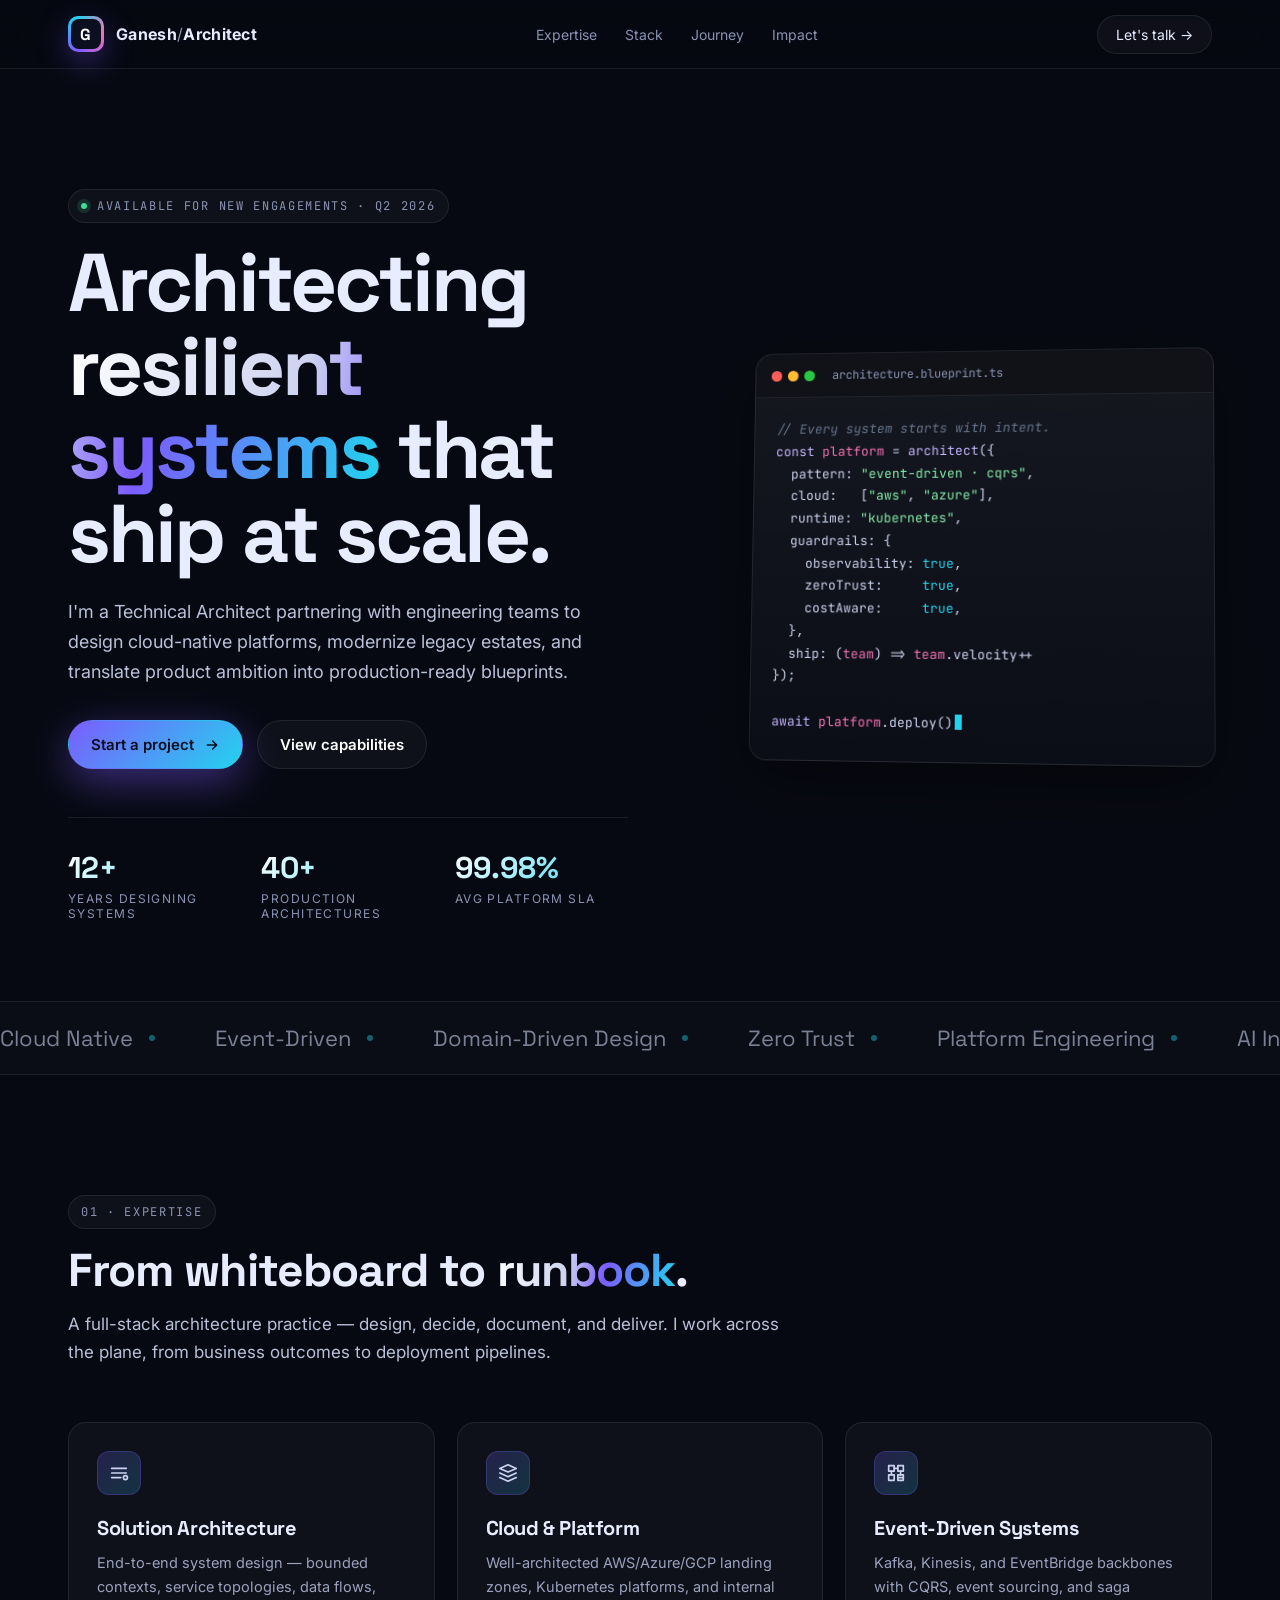
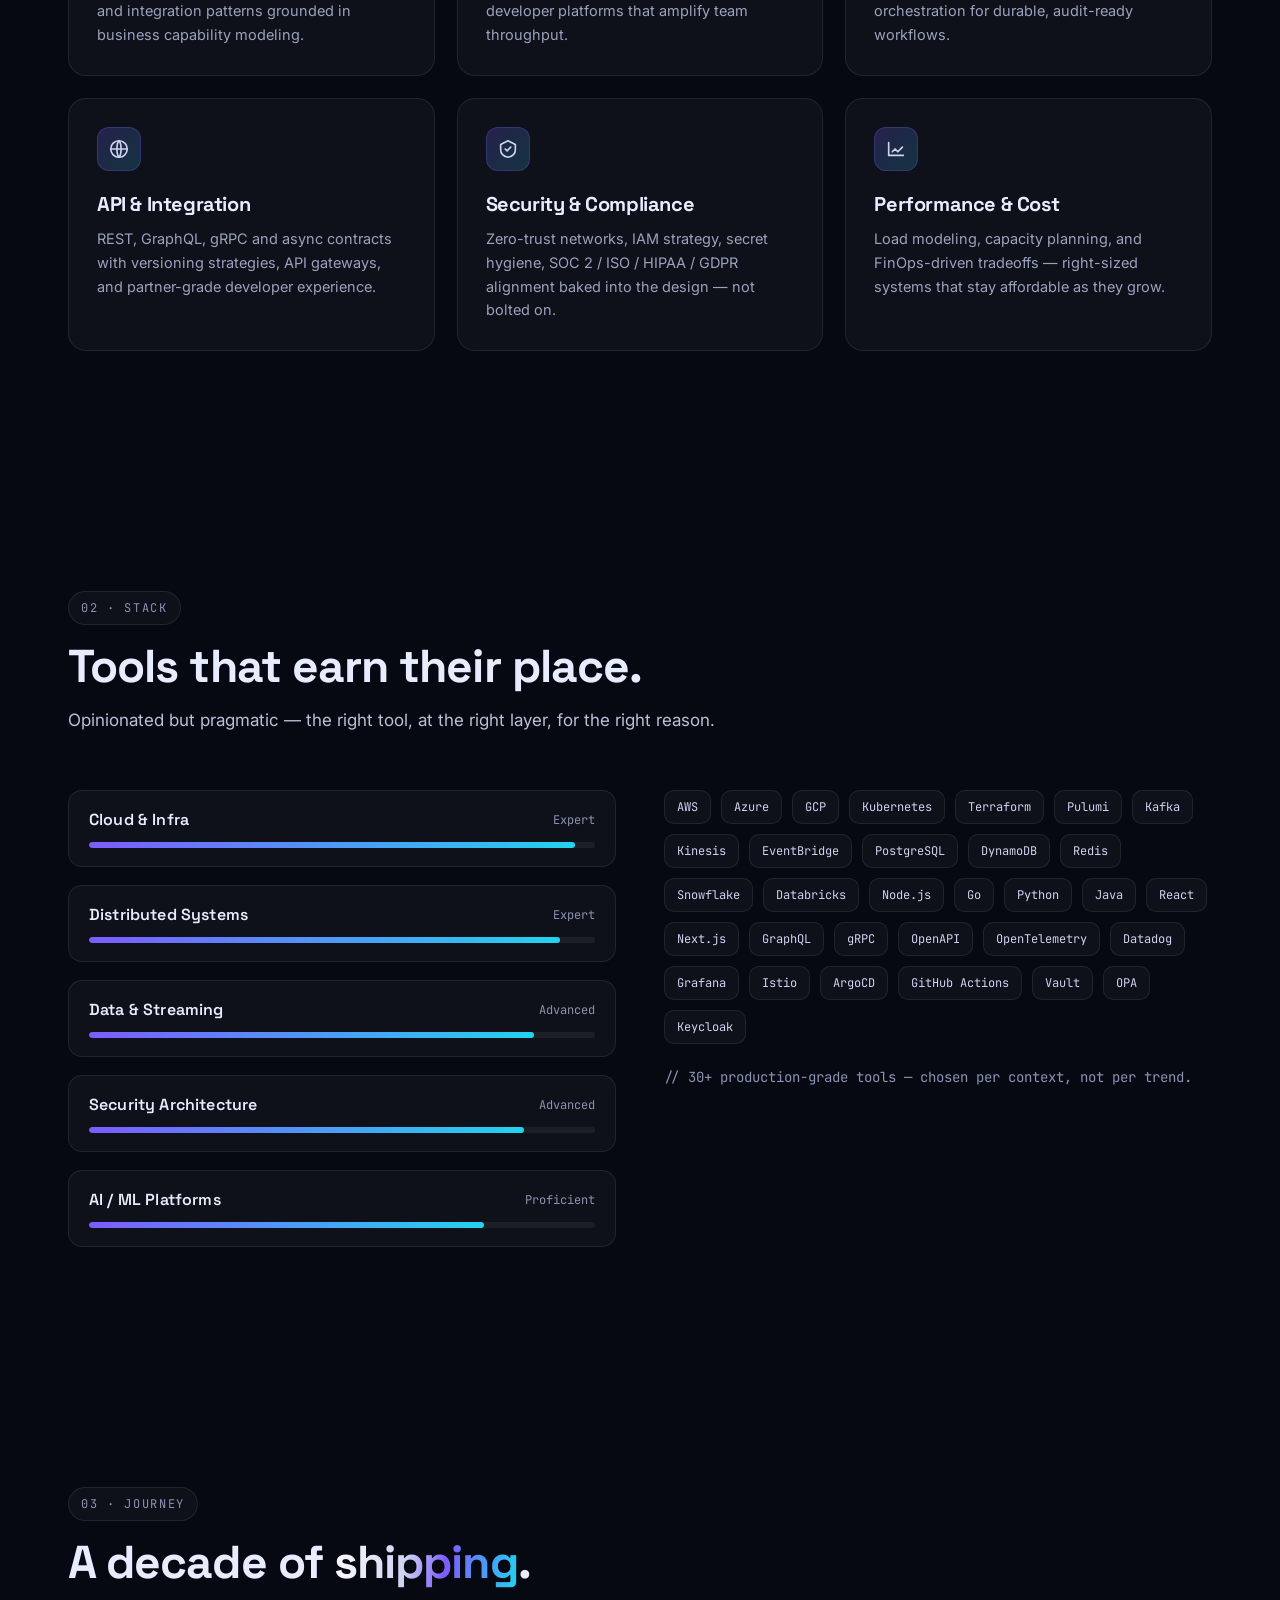
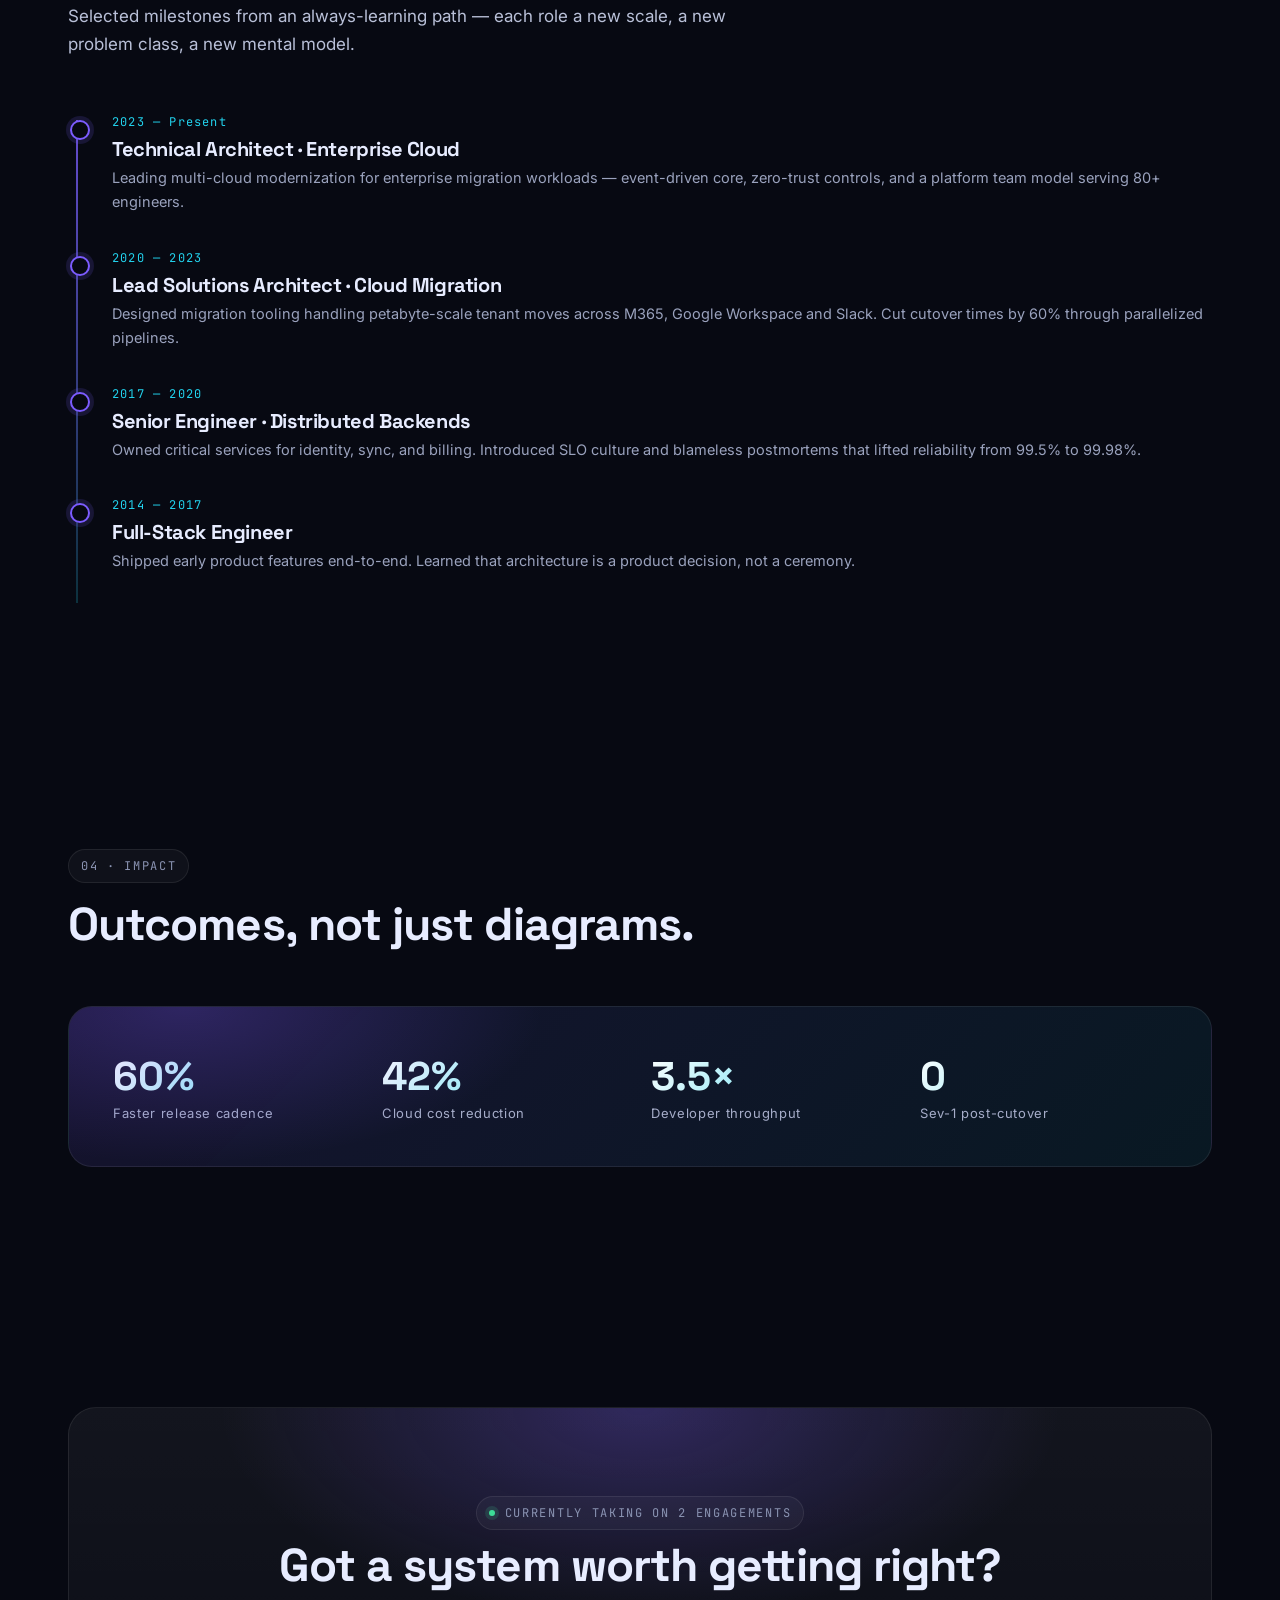
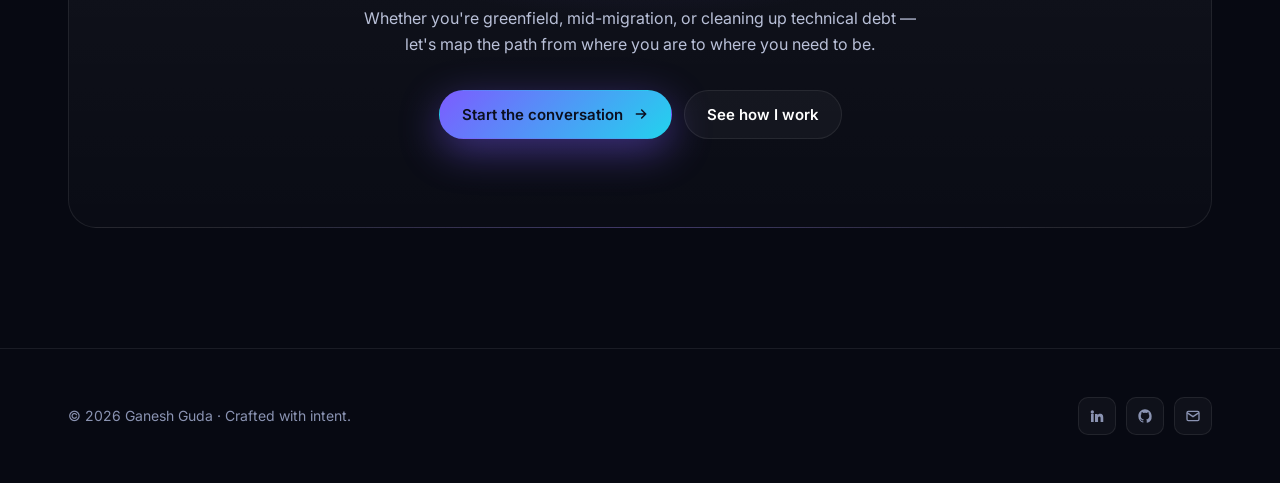
==== index.html @ e21498c7 "Create index.html" ====
<!doctype html>
<html lang="en">
<head>
<meta charset="utf-8" />
<meta name="viewport" content="width=device-width, initial-scale=1" />
<title>Ganesh Guda — Technical Architect</title>
<meta name="description" content="Technical Architect designing resilient, cloud-native platforms. Systems that scale, teams that ship." />
<link rel="preconnect" href="https://fonts.googleapis.com">
<link rel="preconnect" href="https://fonts.gstatic.com" crossorigin>
<link href="https://fonts.googleapis.com/css2?family=Inter:wght@300;400;500;600;700;800&family=JetBrains+Mono:wght@400;600&family=Space+Grotesk:wght@500;600;700&display=swap" rel="stylesheet">
<style>
  :root{
    --bg:#070912;
    --bg-2:#0b0f1f;
    --ink:#e7ecff;
    --muted:#8a93b2;
    --line:rgba(255,255,255,.08);
    --card:rgba(255,255,255,.035);
    --card-strong:rgba(255,255,255,.06);
    --accent:#7c5cff;
    --accent-2:#22d3ee;
    --accent-3:#f472b6;
    --good:#3ddc97;
    --radius:18px;
    --shadow:0 20px 60px rgba(0,0,0,.45);
  }
  *{box-sizing:border-box}
  html,body{margin:0;padding:0;background:var(--bg);color:var(--ink);font-family:'Inter',system-ui,Segoe UI,sans-serif;-webkit-font-smoothing:antialiased;overflow-x:hidden}
  a{color:inherit;text-decoration:none}
  img{max-width:100%;display:block}
  ::selection{background:rgba(124,92,255,.35);color:#fff}

  /* ---------- Background ---------- */
  .bg{position:fixed;inset:0;z-index:-2;background:
      radial-gradient(1100px 700px at 85% -10%, rgba(124,92,255,.25), transparent 60%),
      radial-gradient(900px 600px at -5% 30%, rgba(34,211,238,.18), transparent 60%),
      radial-gradient(900px 700px at 50% 120%, rgba(244,114,182,.15), transparent 60%),
      linear-gradient(180deg, #05060d 0%, #070912 60%, #05060d 100%);
  }
  .grid-overlay{position:fixed;inset:0;z-index:-1;pointer-events:none;opacity:.35;
    background-image:
      linear-gradient(rgba(255,255,255,.04) 1px,transparent 1px),
      linear-gradient(90deg, rgba(255,255,255,.04) 1px,transparent 1px);
    background-size:46px 46px;
    mask-image:radial-gradient(ellipse at 50% 20%, #000 40%, transparent 80%);
  }
  .blob{position:fixed;filter:blur(80px);opacity:.55;border-radius:50%;z-index:-1;animation:float 14s ease-in-out infinite}
  .blob.a{width:520px;height:520px;background:#7c5cff;top:-160px;right:-120px}
  .blob.b{width:420px;height:420px;background:#22d3ee;top:40%;left:-160px;animation-delay:-4s}
  .blob.c{width:360px;height:360px;background:#f472b6;bottom:-140px;right:10%;animation-delay:-8s}
  @keyframes float{
    0%,100%{transform:translate3d(0,0,0) scale(1)}
    50%{transform:translate3d(0,-30px,0) scale(1.06)}
  }

  /* ---------- Layout ---------- */
  .wrap{max-width:1200px;margin:0 auto;padding:0 28px}
  section{padding:120px 0;position:relative}
  .eyebrow{display:inline-flex;gap:10px;align-items:center;font-family:'JetBrains Mono',monospace;font-size:12px;color:var(--muted);letter-spacing:.14em;text-transform:uppercase;padding:8px 12px;border:1px solid var(--line);border-radius:999px;background:var(--card)}
  .eyebrow .dot{width:6px;height:6px;border-radius:50%;background:var(--good);box-shadow:0 0 0 4px rgba(61,220,151,.15)}
  h1,h2,h3{font-family:'Space Grotesk',Inter,sans-serif;letter-spacing:-.02em;margin:0}
  h2{font-size:clamp(28px,3.6vw,48px);line-height:1.1}
  h3{font-size:20px}
  p{color:#c6cce0;line-height:1.65;margin:0}

  /* ---------- Nav ---------- */
  .nav{position:sticky;top:0;z-index:50;backdrop-filter:blur(14px);-webkit-backdrop-filter:blur(14px);background:rgba(7,9,18,.55);border-bottom:1px solid var(--line)}
  .nav-inner{display:flex;align-items:center;justify-content:space-between;height:68px}
  .brand{display:flex;align-items:center;gap:12px;font-weight:700;letter-spacing:.02em}
  .brand-mark{width:36px;height:36px;border-radius:10px;background:conic-gradient(from 210deg,#7c5cff,#22d3ee,#f472b6,#7c5cff);position:relative;box-shadow:0 10px 30px rgba(124,92,255,.35)}
  .brand-mark::after{content:"";position:absolute;inset:3px;border-radius:8px;background:var(--bg-2);display:grid;place-items:center}
  .brand-mark::before{content:"G";position:absolute;inset:0;display:grid;place-items:center;z-index:1;color:#fff;font-family:'Space Grotesk';font-weight:700}
  .nav ul{display:flex;gap:28px;list-style:none;padding:0;margin:0}
  .nav ul a{color:var(--muted);font-size:14px;transition:color .2s}
  .nav ul a:hover{color:#fff}
  .nav .cta{padding:10px 18px;border-radius:999px;border:1px solid var(--line);background:var(--card);font-size:14px;transition:all .2s}
  .nav .cta:hover{background:#fff;color:#0b0f1f;border-color:#fff}
  @media(max-width:780px){.nav ul{display:none}}

  /* ---------- Hero ---------- */
  .hero{padding:120px 0 80px;min-height:92vh;display:flex;align-items:center;position:relative}
  .hero-grid{display:grid;grid-template-columns:1.2fr .9fr;gap:60px;align-items:center}
  @media(max-width:960px){.hero-grid{grid-template-columns:1fr}}
  .hero h1{font-size:clamp(40px,6.4vw,84px);line-height:1.02;margin:18px 0 22px;letter-spacing:-.035em}
  .grad{background:linear-gradient(100deg,#fff 0%,#cdd3f0 40%,#7c5cff 60%,#22d3ee 100%);-webkit-background-clip:text;background-clip:text;color:transparent}
  .hero p.lead{font-size:18px;color:#b9c0d8;max-width:560px}
  .hero-cta{display:flex;gap:14px;margin-top:34px;flex-wrap:wrap}
  .btn{display:inline-flex;align-items:center;gap:10px;padding:14px 22px;border-radius:999px;font-weight:600;font-size:15px;transition:transform .15s,box-shadow .2s,background .2s;border:1px solid transparent;cursor:pointer}
  .btn.primary{background:linear-gradient(135deg,#7c5cff,#22d3ee);color:#0b0f1f;box-shadow:0 12px 40px rgba(124,92,255,.45)}
  .btn.primary:hover{transform:translateY(-2px);box-shadow:0 20px 50px rgba(124,92,255,.55)}
  .btn.ghost{background:var(--card);border-color:var(--line);color:#fff}
  .btn.ghost:hover{background:var(--card-strong);border-color:rgba(255,255,255,.18)}
  .btn svg{width:16px;height:16px}

  .hero-stats{display:grid;grid-template-columns:repeat(3,1fr);gap:20px;margin-top:48px;padding-top:30px;border-top:1px solid var(--line);max-width:560px}
  .stat .n{font-family:'Space Grotesk';font-size:30px;font-weight:700;letter-spacing:-.02em;background:linear-gradient(135deg,#fff,#22d3ee);-webkit-background-clip:text;background-clip:text;color:transparent}
  .stat .l{font-size:12px;color:var(--muted);text-transform:uppercase;letter-spacing:.12em;margin-top:4px}

  /* ---------- Terminal / Code card ---------- */
  .code-card{border-radius:var(--radius);background:linear-gradient(180deg,rgba(255,255,255,.06),rgba(255,255,255,.02));border:1px solid var(--line);box-shadow:var(--shadow);overflow:hidden;transform:perspective(1400px) rotateY(-6deg) rotateX(4deg);transition:transform .4s}
  .code-card:hover{transform:perspective(1400px) rotateY(-3deg) rotateX(2deg)}
  .code-head{display:flex;align-items:center;gap:10px;padding:14px 16px;border-bottom:1px solid var(--line);background:rgba(0,0,0,.25)}
  .code-head .dots{display:flex;gap:6px}
  .code-head .dots i{width:11px;height:11px;border-radius:50%;display:block}
  .code-head .dots i:nth-child(1){background:#ff5f57}
  .code-head .dots i:nth-child(2){background:#febc2e}
  .code-head .dots i:nth-child(3){background:#28c840}
  .code-head .file{font-family:'JetBrains Mono';font-size:12px;color:var(--muted);margin-left:8px}
  .code-body{font-family:'JetBrains Mono',monospace;font-size:13px;padding:22px 22px 26px;line-height:1.75;color:#cdd3f0;overflow:hidden}
  .k{color:#c4b5fd}.s{color:#86efac}.c{color:#64748b;font-style:italic}.n{color:#f472b6}.p{color:#22d3ee}
  .cursor{display:inline-block;width:7px;height:15px;background:#22d3ee;vertical-align:-2px;animation:blink 1.05s steps(1) infinite;margin-left:2px}
  @keyframes blink{50%{opacity:0}}

  /* ---------- Marquee ---------- */
  .marq{overflow:hidden;border-top:1px solid var(--line);border-bottom:1px solid var(--line);padding:22px 0;background:rgba(255,255,255,.015)}
  .marq-inner{display:flex;gap:60px;animation:scroll 30s linear infinite;white-space:nowrap;width:max-content}
  .marq span{font-family:'Space Grotesk';font-size:22px;color:#aab2cc;opacity:.7;display:inline-flex;align-items:center;gap:16px}
  .marq span::after{content:"";width:6px;height:6px;border-radius:50%;background:var(--accent-2);opacity:.6}
  @keyframes scroll{from{transform:translateX(0)}to{transform:translateX(-50%)}}

  /* ---------- Section headers ---------- */
  .sec-head{max-width:720px;margin-bottom:56px}
  .sec-head h2{margin-top:16px}
  .sec-head p{margin-top:14px;color:#b9c0d8;font-size:17px}

  /* ---------- Cards grid ---------- */
  .cards{display:grid;grid-template-columns:repeat(3,1fr);gap:22px}
  @media(max-width:960px){.cards{grid-template-columns:1fr 1fr}}
  @media(max-width:640px){.cards{grid-template-columns:1fr}}
  .card{position:relative;border-radius:var(--radius);padding:28px;background:var(--card);border:1px solid var(--line);transition:transform .25s,border-color .25s,background .25s;overflow:hidden}
  .card::before{content:"";position:absolute;inset:0;border-radius:inherit;padding:1px;background:linear-gradient(135deg,rgba(124,92,255,.35),transparent 40%,rgba(34,211,238,.35));-webkit-mask:linear-gradient(#000 0 0) content-box,linear-gradient(#000 0 0);-webkit-mask-composite:xor;mask-composite:exclude;opacity:0;transition:opacity .25s;pointer-events:none}
  .card:hover{transform:translateY(-4px);background:var(--card-strong);border-color:rgba(255,255,255,.14)}
  .card:hover::before{opacity:1}
  .card .ic{width:44px;height:44px;border-radius:12px;display:grid;place-items:center;margin-bottom:20px;background:linear-gradient(135deg,rgba(124,92,255,.22),rgba(34,211,238,.18));border:1px solid rgba(124,92,255,.25)}
  .card .ic svg{width:22px;height:22px;stroke:#cdd3f0;fill:none;stroke-width:1.8}
  .card h3{margin-bottom:10px}
  .card p{color:#9aa2bd;font-size:14.5px}

  /* ---------- Skills ---------- */
  .skills{display:grid;grid-template-columns:1fr 1fr;gap:48px;align-items:start}
  @media(max-width:860px){.skills{grid-template-columns:1fr}}
  .skill-row{display:flex;flex-direction:column;gap:18px}
  .skill{background:var(--card);border:1px solid var(--line);border-radius:14px;padding:18px 20px}
  .skill .top{display:flex;justify-content:space-between;align-items:center;margin-bottom:12px}
  .skill .top b{font-family:'Space Grotesk';font-weight:600;letter-spacing:.01em}
  .skill .top span{font-family:'JetBrains Mono';font-size:12px;color:var(--muted)}
  .bar{height:6px;border-radius:999px;background:rgba(255,255,255,.06);overflow:hidden;position:relative}
  .bar i{display:block;height:100%;width:0;border-radius:inherit;background:linear-gradient(90deg,#7c5cff,#22d3ee);transition:width 1.4s cubic-bezier(.22,.61,.36,1)}
  .chips{display:flex;flex-wrap:wrap;gap:10px}
  .chip{font-family:'JetBrains Mono';font-size:12px;padding:8px 12px;border-radius:10px;background:var(--card);border:1px solid var(--line);color:#cdd3f0;transition:all .2s}
  .chip:hover{border-color:rgba(124,92,255,.45);color:#fff;background:rgba(124,92,255,.12)}

  /* ---------- Timeline ---------- */
  .timeline{position:relative;padding-left:28px}
  .timeline::before{content:"";position:absolute;left:8px;top:6px;bottom:6px;width:2px;background:linear-gradient(180deg,rgba(124,92,255,.8),rgba(34,211,238,.2))}
  .t-item{position:relative;padding:0 0 36px 16px}
  .t-item::before{content:"";position:absolute;left:-26px;top:6px;width:16px;height:16px;border-radius:50%;background:var(--bg);border:2px solid #7c5cff;box-shadow:0 0 0 4px rgba(124,92,255,.15)}
  .t-item .yr{font-family:'JetBrains Mono';font-size:12px;color:var(--accent-2);letter-spacing:.1em}
  .t-item h3{margin:6px 0 4px}
  .t-item p{color:#9aa2bd;font-size:14.5px}

  /* ---------- Metrics strip ---------- */
  .metrics{display:grid;grid-template-columns:repeat(4,1fr);gap:22px;padding:44px;border-radius:24px;background:linear-gradient(135deg,rgba(124,92,255,.12),rgba(34,211,238,.08));border:1px solid var(--line);position:relative;overflow:hidden}
  .metrics::before{content:"";position:absolute;inset:0;background:radial-gradient(600px 260px at 10% 0%,rgba(124,92,255,.25),transparent 60%);pointer-events:none}
  @media(max-width:780px){.metrics{grid-template-columns:1fr 1fr;padding:28px}}
  .metric b{font-family:'Space Grotesk';font-size:40px;font-weight:700;display:block;background:linear-gradient(135deg,#fff,#22d3ee);-webkit-background-clip:text;background-clip:text;color:transparent}
  .metric span{color:#a6adc9;font-size:13px;letter-spacing:.05em}

  /* ---------- CTA ---------- */
  .cta-wrap{text-align:center;padding:88px 32px;border-radius:28px;background:
      radial-gradient(600px 300px at 50% 0%,rgba(124,92,255,.28),transparent 70%),
      linear-gradient(180deg,rgba(255,255,255,.05),rgba(255,255,255,.015));border:1px solid var(--line);position:relative;overflow:hidden}
  .cta-wrap h2{max-width:760px;margin:10px auto 14px}
  .cta-wrap p{max-width:560px;margin:0 auto 32px;color:#b9c0d8}
  .cta-wrap .btns{display:flex;gap:12px;justify-content:center;flex-wrap:wrap}

  /* ---------- Footer ---------- */
  footer{padding:48px 0;border-top:1px solid var(--line);color:var(--muted);font-size:14px}
  .foot{display:flex;justify-content:space-between;align-items:center;gap:16px;flex-wrap:wrap}
  .socials{display:flex;gap:10px}
  .socials a{width:38px;height:38px;border-radius:10px;display:grid;place-items:center;border:1px solid var(--line);background:var(--card);transition:all .2s}
  .socials a:hover{background:#fff;color:#0b0f1f}
  .socials svg{width:16px;height:16px}

  /* reveal */
  .reveal{opacity:0;transform:translateY(18px);transition:opacity .8s ease,transform .8s cubic-bezier(.22,.61,.36,1)}
  .reveal.in{opacity:1;transform:none}
</style>
</head>
<body>
  <div class="bg"></div>
  <div class="grid-overlay"></div>
  <div class="blob a"></div>
  <div class="blob b"></div>
  <div class="blob c"></div>

  <!-- NAV -->
  <header class="nav">
    <div class="wrap nav-inner">
      <a href="#" class="brand">
        <span class="brand-mark"></span>
        <span>Ganesh<span style="color:var(--muted);font-weight:400">/</span>Architect</span>
      </a>
      <nav>
        <ul>
          <li><a href="#expertise">Expertise</a></li>
          <li><a href="#stack">Stack</a></li>
          <li><a href="#journey">Journey</a></li>
          <li><a href="#impact">Impact</a></li>
        </ul>
      </nav>
      <a href="#contact" class="cta">Let's talk →</a>
    </div>
  </header>

  <!-- HERO -->
  <section class="hero">
    <div class="wrap">
      <div class="hero-grid">
        <div class="reveal">
          <span class="eyebrow"><span class="dot"></span> Available for new engagements · Q2 2026</span>
          <h1>Architecting <span class="grad">resilient systems</span> that ship at scale.</h1>
          <p class="lead">I'm a Technical Architect partnering with engineering teams to design cloud-native platforms, modernize legacy estates, and translate product ambition into production-ready blueprints.</p>
          <div class="hero-cta">
            <a href="#contact" class="btn primary">Start a project
              <svg viewBox="0 0 24 24" fill="none" stroke="currentColor" stroke-width="2.2" stroke-linecap="round"><path d="M5 12h14M13 6l6 6-6 6"/></svg>
            </a>
            <a href="#expertise" class="btn ghost">View capabilities</a>
          </div>
          <div class="hero-stats">
            <div class="stat"><div class="n">12+</div><div class="l">Years designing systems</div></div>
            <div class="stat"><div class="n">40+</div><div class="l">Production architectures</div></div>
            <div class="stat"><div class="n">99.98%</div><div class="l">Avg platform SLA</div></div>
          </div>
        </div>

        <div class="reveal">
          <div class="code-card">
            <div class="code-head">
              <span class="dots"><i></i><i></i><i></i></span>
              <span class="file">architecture.blueprint.ts</span>
            </div>
            <div class="code-body">
<span class="c">// Every system starts with intent.</span><br/>
<span class="k">const</span> <span class="n">platform</span> = <span class="k">architect</span>({<br/>
&nbsp;&nbsp;pattern: <span class="s">"event-driven · cqrs"</span>,<br/>
&nbsp;&nbsp;cloud:&nbsp;&nbsp; [<span class="s">"aws"</span>, <span class="s">"azure"</span>],<br/>
&nbsp;&nbsp;runtime:&nbsp;<span class="s">"kubernetes"</span>,<br/>
&nbsp;&nbsp;guardrails: {<br/>
&nbsp;&nbsp;&nbsp;&nbsp;observability: <span class="p">true</span>,<br/>
&nbsp;&nbsp;&nbsp;&nbsp;zeroTrust:&nbsp;&nbsp;&nbsp;&nbsp; <span class="p">true</span>,<br/>
&nbsp;&nbsp;&nbsp;&nbsp;costAware:&nbsp;&nbsp;&nbsp;&nbsp; <span class="p">true</span>,<br/>
&nbsp;&nbsp;},<br/>
&nbsp;&nbsp;ship: (<span class="n">team</span>) =&gt; <span class="n">team</span>.velocity++<br/>
});<br/><br/>
<span class="k">await</span> <span class="n">platform</span>.deploy()<span class="cursor"></span>
            </div>
          </div>
        </div>
      </div>
    </div>
  </section>

  <!-- MARQUEE -->
  <div class="marq" aria-hidden="true">
    <div class="marq-inner">
      <span>Cloud Native</span><span>Event-Driven</span><span>Domain-Driven Design</span><span>Zero Trust</span><span>Platform Engineering</span><span>AI Infrastructure</span><span>Data Mesh</span><span>Microservices</span>
      <span>Cloud Native</span><span>Event-Driven</span><span>Domain-Driven Design</span><span>Zero Trust</span><span>Platform Engineering</span><span>AI Infrastructure</span><span>Data Mesh</span><span>Microservices</span>
    </div>
  </div>

  <!-- EXPERTISE -->
  <section id="expertise">
    <div class="wrap">
      <div class="sec-head reveal">
        <span class="eyebrow">01 · Expertise</span>
        <h2>From whiteboard to <span class="grad">runbook</span>.</h2>
        <p>A full-stack architecture practice — design, decide, document, and deliver. I work across the plane, from business outcomes to deployment pipelines.</p>
      </div>
      <div class="cards">
        <div class="card reveal">
          <div class="ic"><svg viewBox="0 0 24 24" stroke-linecap="round" stroke-linejoin="round"><path d="M4 7h16M4 12h16M4 17h10"/><circle cx="19" cy="17" r="2.2"/></svg></div>
          <h3>Solution Architecture</h3>
          <p>End-to-end system design — bounded contexts, service topologies, data flows, and integration patterns grounded in business capability modeling.</p>
        </div>
        <div class="card reveal">
          <div class="ic"><svg viewBox="0 0 24 24" stroke-linecap="round" stroke-linejoin="round"><path d="M3 7l9-4 9 4-9 4-9-4z"/><path d="M3 12l9 4 9-4"/><path d="M3 17l9 4 9-4"/></svg></div>
          <h3>Cloud & Platform</h3>
          <p>Well-architected AWS/Azure/GCP landing zones, Kubernetes platforms, and internal developer platforms that amplify team throughput.</p>
        </div>
        <div class="card reveal">
          <div class="ic"><svg viewBox="0 0 24 24" stroke-linecap="round" stroke-linejoin="round"><path d="M4 4h6v6H4zM14 4h6v6h-6zM4 14h6v6H4zM14 14h6v6h-6z"/><path d="M10 7h4M7 10v4M14 17h6M17 10v4"/></svg></div>
          <h3>Event-Driven Systems</h3>
          <p>Kafka, Kinesis, and EventBridge backbones with CQRS, event sourcing, and saga orchestration for durable, audit-ready workflows.</p>
        </div>
        <div class="card reveal">
          <div class="ic"><svg viewBox="0 0 24 24" stroke-linecap="round" stroke-linejoin="round"><circle cx="12" cy="12" r="9"/><path d="M3 12h18M12 3c3 3 3 15 0 18M12 3c-3 3-3 15 0 18"/></svg></div>
          <h3>API & Integration</h3>
          <p>REST, GraphQL, gRPC and async contracts with versioning strategies, API gateways, and partner-grade developer experience.</p>
        </div>
        <div class="card reveal">
          <div class="ic"><svg viewBox="0 0 24 24" stroke-linecap="round" stroke-linejoin="round"><path d="M12 3l8 4v6c0 5-4 7-8 8-4-1-8-3-8-8V7l8-4z"/><path d="M9 12l2 2 4-4"/></svg></div>
          <h3>Security & Compliance</h3>
          <p>Zero-trust networks, IAM strategy, secret hygiene, SOC 2 / ISO / HIPAA / GDPR alignment baked into the design — not bolted on.</p>
        </div>
        <div class="card reveal">
          <div class="ic"><svg viewBox="0 0 24 24" stroke-linecap="round" stroke-linejoin="round"><path d="M4 19V5M4 19h16M8 15l3-3 3 3 5-5"/></svg></div>
          <h3>Performance & Cost</h3>
          <p>Load modeling, capacity planning, and FinOps-driven tradeoffs — right-sized systems that stay affordable as they grow.</p>
        </div>
      </div>
    </div>
  </section>

  <!-- STACK -->
  <section id="stack">
    <div class="wrap">
      <div class="sec-head reveal">
        <span class="eyebrow">02 · Stack</span>
        <h2>Tools that earn their place.</h2>
        <p>Opinionated but pragmatic — the right tool, at the right layer, for the right reason.</p>
      </div>

      <div class="skills">
        <div class="skill-row reveal">
          <div class="skill">
            <div class="top"><b>Cloud & Infra</b><span>Expert</span></div>
            <div class="bar"><i data-width="96"></i></div>
          </div>
          <div class="skill">
            <div class="top"><b>Distributed Systems</b><span>Expert</span></div>
            <div class="bar"><i data-width="93"></i></div>
          </div>
          <div class="skill">
            <div class="top"><b>Data & Streaming</b><span>Advanced</span></div>
            <div class="bar"><i data-width="88"></i></div>
          </div>
          <div class="skill">
            <div class="top"><b>Security Architecture</b><span>Advanced</span></div>
            <div class="bar"><i data-width="86"></i></div>
          </div>
          <div class="skill">
            <div class="top"><b>AI / ML Platforms</b><span>Proficient</span></div>
            <div class="bar"><i data-width="78"></i></div>
          </div>
        </div>

        <div class="reveal">
          <div class="chips">
            <span class="chip">AWS</span><span class="chip">Azure</span><span class="chip">GCP</span>
            <span class="chip">Kubernetes</span><span class="chip">Terraform</span><span class="chip">Pulumi</span>
            <span class="chip">Kafka</span><span class="chip">Kinesis</span><span class="chip">EventBridge</span>
            <span class="chip">PostgreSQL</span><span class="chip">DynamoDB</span><span class="chip">Redis</span>
            <span class="chip">Snowflake</span><span class="chip">Databricks</span>
            <span class="chip">Node.js</span><span class="chip">Go</span><span class="chip">Python</span><span class="chip">Java</span>
            <span class="chip">React</span><span class="chip">Next.js</span>
            <span class="chip">GraphQL</span><span class="chip">gRPC</span><span class="chip">OpenAPI</span>
            <span class="chip">OpenTelemetry</span><span class="chip">Datadog</span><span class="chip">Grafana</span>
            <span class="chip">Istio</span><span class="chip">ArgoCD</span><span class="chip">GitHub Actions</span>
            <span class="chip">Vault</span><span class="chip">OPA</span><span class="chip">Keycloak</span>
          </div>
          <p style="margin-top:22px;color:var(--muted);font-size:14px;font-family:'JetBrains Mono',monospace">// 30+ production-grade tools — chosen per context, not per trend.</p>
        </div>
      </div>
    </div>
  </section>

  <!-- JOURNEY -->
  <section id="journey">
    <div class="wrap">
      <div class="sec-head reveal">
        <span class="eyebrow">03 · Journey</span>
        <h2>A decade of <span class="grad">shipping</span>.</h2>
        <p>Selected milestones from an always-learning path — each role a new scale, a new problem class, a new mental model.</p>
      </div>

      <div class="timeline reveal">
        <div class="t-item">
          <div class="yr">2023 — Present</div>
          <h3>Technical Architect · Enterprise Cloud</h3>
          <p>Leading multi-cloud modernization for enterprise migration workloads — event-driven core, zero-trust controls, and a platform team model serving 80+ engineers.</p>
        </div>
        <div class="t-item">
          <div class="yr">2020 — 2023</div>
          <h3>Lead Solutions Architect · Cloud Migration</h3>
          <p>Designed migration tooling handling petabyte-scale tenant moves across M365, Google Workspace and Slack. Cut cutover times by 60% through parallelized pipelines.</p>
        </div>
        <div class="t-item">
          <div class="yr">2017 — 2020</div>
          <h3>Senior Engineer · Distributed Backends</h3>
          <p>Owned critical services for identity, sync, and billing. Introduced SLO culture and blameless postmortems that lifted reliability from 99.5% to 99.98%.</p>
        </div>
        <div class="t-item">
          <div class="yr">2014 — 2017</div>
          <h3>Full-Stack Engineer</h3>
          <p>Shipped early product features end-to-end. Learned that architecture is a product decision, not a ceremony.</p>
        </div>
      </div>
    </div>
  </section>

  <!-- IMPACT -->
  <section id="impact">
    <div class="wrap">
      <div class="sec-head reveal">
        <span class="eyebrow">04 · Impact</span>
        <h2>Outcomes, not just diagrams.</h2>
      </div>
      <div class="metrics reveal">
        <div class="metric"><b>60%</b><span>Faster release cadence</span></div>
        <div class="metric"><b>42%</b><span>Cloud cost reduction</span></div>
        <div class="metric"><b>3.5×</b><span>Developer throughput</span></div>
        <div class="metric"><b>0</b><span>Sev-1 post-cutover</span></div>
      </div>
    </div>
  </section>

  <!-- CONTACT -->
  <section id="contact">
    <div class="wrap">
      <div class="cta-wrap reveal">
        <span class="eyebrow"><span class="dot"></span> Currently taking on 2 engagements</span>
        <h2>Got a system worth getting right?</h2>
        <p>Whether you're greenfield, mid-migration, or cleaning up technical debt — let's map the path from where you are to where you need to be.</p>
        <div class="btns">
          <a href="mailto:ganesh.guda@cloudfuze.com" class="btn primary">
            Start the conversation
            <svg viewBox="0 0 24 24" fill="none" stroke="currentColor" stroke-width="2.2" stroke-linecap="round"><path d="M5 12h14M13 6l6 6-6 6"/></svg>
          </a>
          <a href="#expertise" class="btn ghost">See how I work</a>
        </div>
      </div>
    </div>
  </section>

  <footer>
    <div class="wrap foot">
      <div>© <span id="yr"></span> Ganesh Guda · Crafted with intent.</div>
      <div class="socials">
        <a href="#" aria-label="LinkedIn"><svg viewBox="0 0 24 24" fill="currentColor"><path d="M4.98 3.5a2.5 2.5 0 11.02 5 2.5 2.5 0 01-.02-5zM3 9h4v12H3zM9 9h3.8v1.7h.05c.53-1 1.83-2.05 3.77-2.05 4.03 0 4.78 2.65 4.78 6.1V21h-4v-5.3c0-1.27-.02-2.9-1.77-2.9-1.77 0-2.04 1.38-2.04 2.8V21H9z"/></svg></a>
        <a href="#" aria-label="GitHub"><svg viewBox="0 0 24 24" fill="currentColor"><path d="M12 2C6.48 2 2 6.58 2 12.26c0 4.5 2.87 8.32 6.84 9.67.5.1.68-.22.68-.49v-1.7c-2.78.62-3.37-1.2-3.37-1.2-.46-1.17-1.12-1.49-1.12-1.49-.92-.64.07-.63.07-.63 1.02.08 1.56 1.07 1.56 1.07.9 1.58 2.37 1.12 2.95.86.1-.67.36-1.12.65-1.38-2.22-.26-4.56-1.14-4.56-5.07 0-1.12.39-2.03 1.03-2.75-.1-.26-.45-1.3.1-2.71 0 0 .84-.28 2.75 1.05a9.3 9.3 0 015 0c1.9-1.33 2.74-1.05 2.74-1.05.55 1.41.2 2.45.1 2.71.64.72 1.03 1.63 1.03 2.75 0 3.94-2.34 4.8-4.57 5.06.37.33.69.96.69 1.94v2.87c0 .27.18.6.69.49A10.04 10.04 0 0022 12.26C22 6.58 17.52 2 12 2z"/></svg></a>
        <a href="mailto:ganesh.guda@cloudfuze.com" aria-label="Email"><svg viewBox="0 0 24 24" fill="none" stroke="currentColor" stroke-width="2"><rect x="3" y="5" width="18" height="14" rx="2"/><path d="M3 7l9 6 9-6"/></svg></a>
      </div>
    </div>
  </footer>

<script>
  // Reveal on scroll
  const io = new IntersectionObserver((entries)=>{
    entries.forEach(e=>{
      if(e.isIntersecting){
        e.target.classList.add('in');
        // animate bars inside
        e.target.querySelectorAll('.bar i').forEach(b=>{
          const w = b.getAttribute('data-width');
          requestAnimationFrame(()=>{ b.style.width = w + '%'; });
        });
        io.unobserve(e.target);
      }
    });
  },{threshold:.12});
  document.querySelectorAll('.reveal').forEach(el=>io.observe(el));

  // Parallax tilt on code card
  const card = document.querySelector('.code-card');
  if(card){
    const bound = card.parentElement;
    bound.addEventListener('mousemove',(e)=>{
      const r = bound.getBoundingClientRect();
      const x = (e.clientX - r.left)/r.width - .5;
      const y = (e.clientY - r.top)/r.height - .5;
      card.style.transform = `perspective(1400px) rotateY(${ -6 + x*8 }deg) rotateX(${ 4 - y*8 }deg)`;
    });
    bound.addEventListener('mouseleave',()=>{
      card.style.transform = 'perspective(1400px) rotateY(-6deg) rotateX(4deg)';
    });
  }

  // Smooth anchor
  document.querySelectorAll('a[href^="#"]').forEach(a=>{
    a.addEventListener('click',e=>{
      const id = a.getAttribute('href');
      if(id.length>1){
        const t = document.querySelector(id);
        if(t){ e.preventDefault(); t.scrollIntoView({behavior:'smooth',block:'start'}); }
      }
    });
  });

  document.getElementById('yr').textContent = new Date().getFullYear();
</script>
</body>
</html>
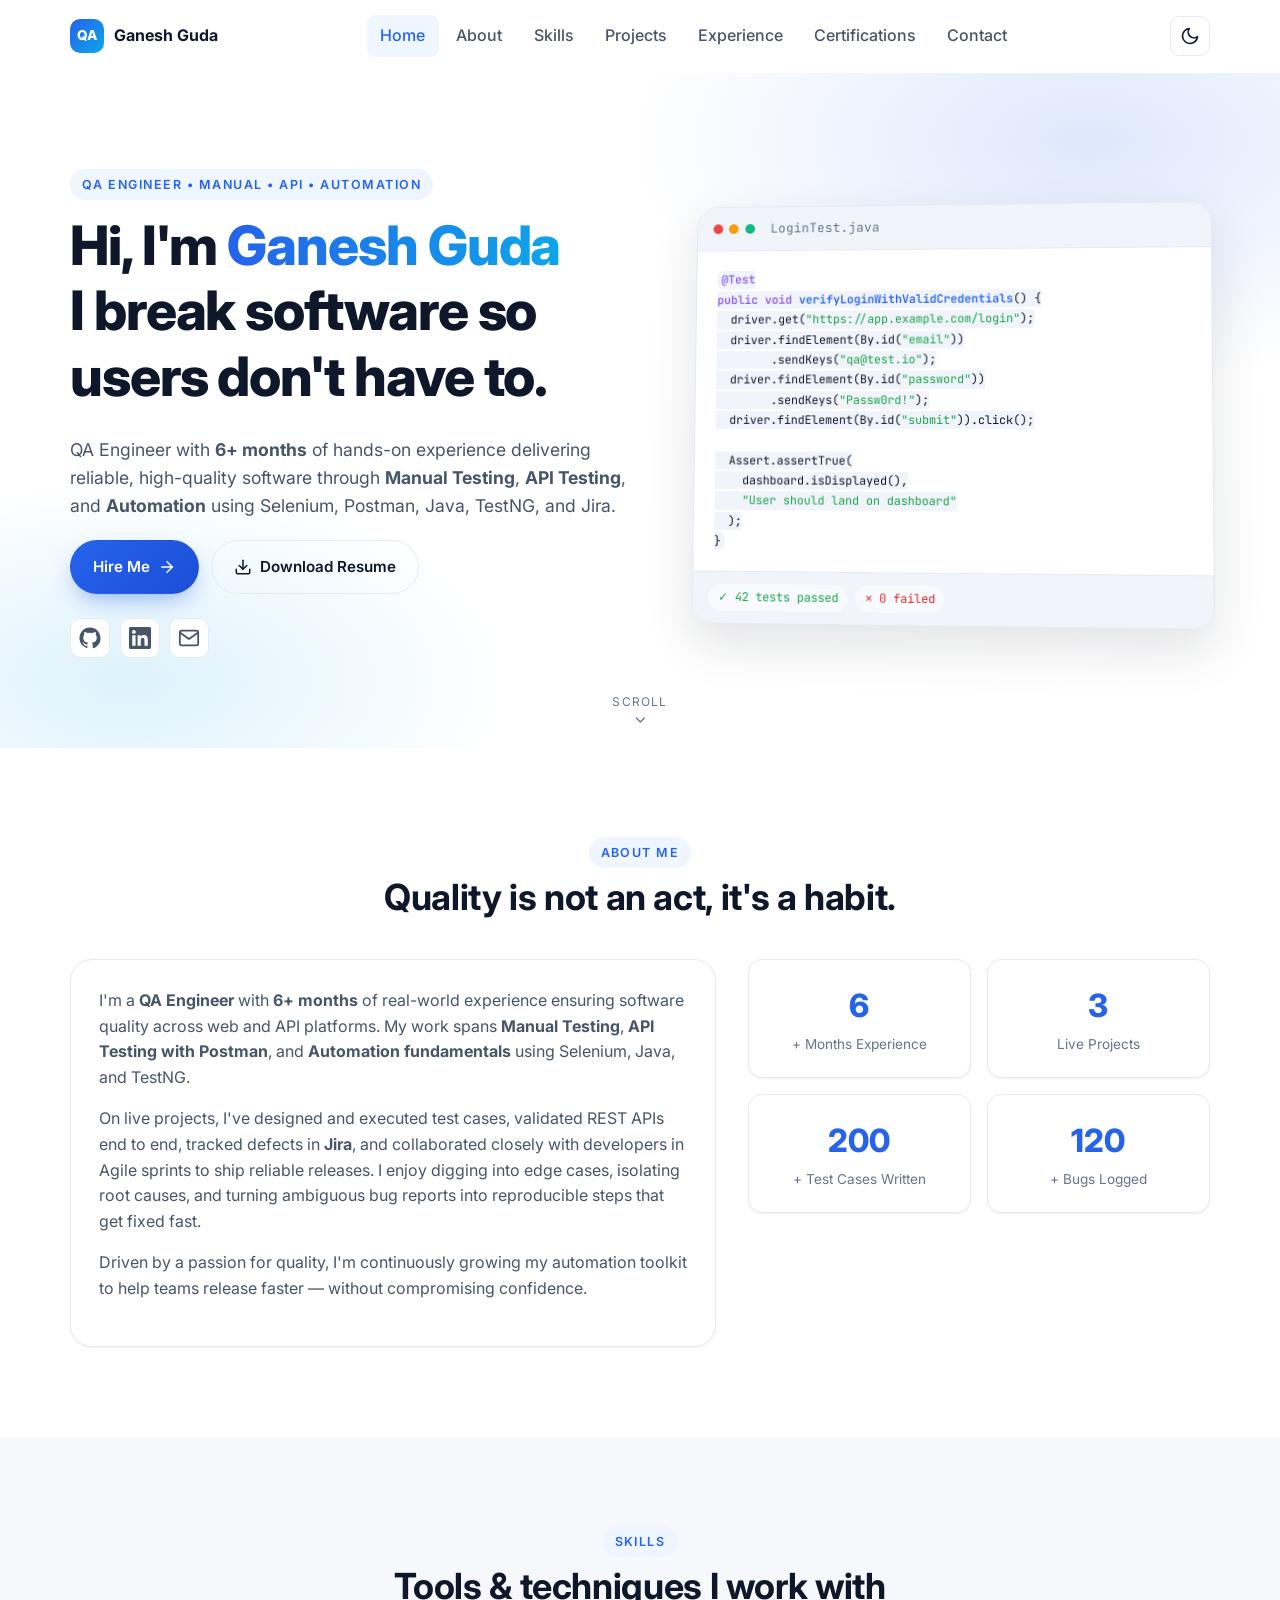
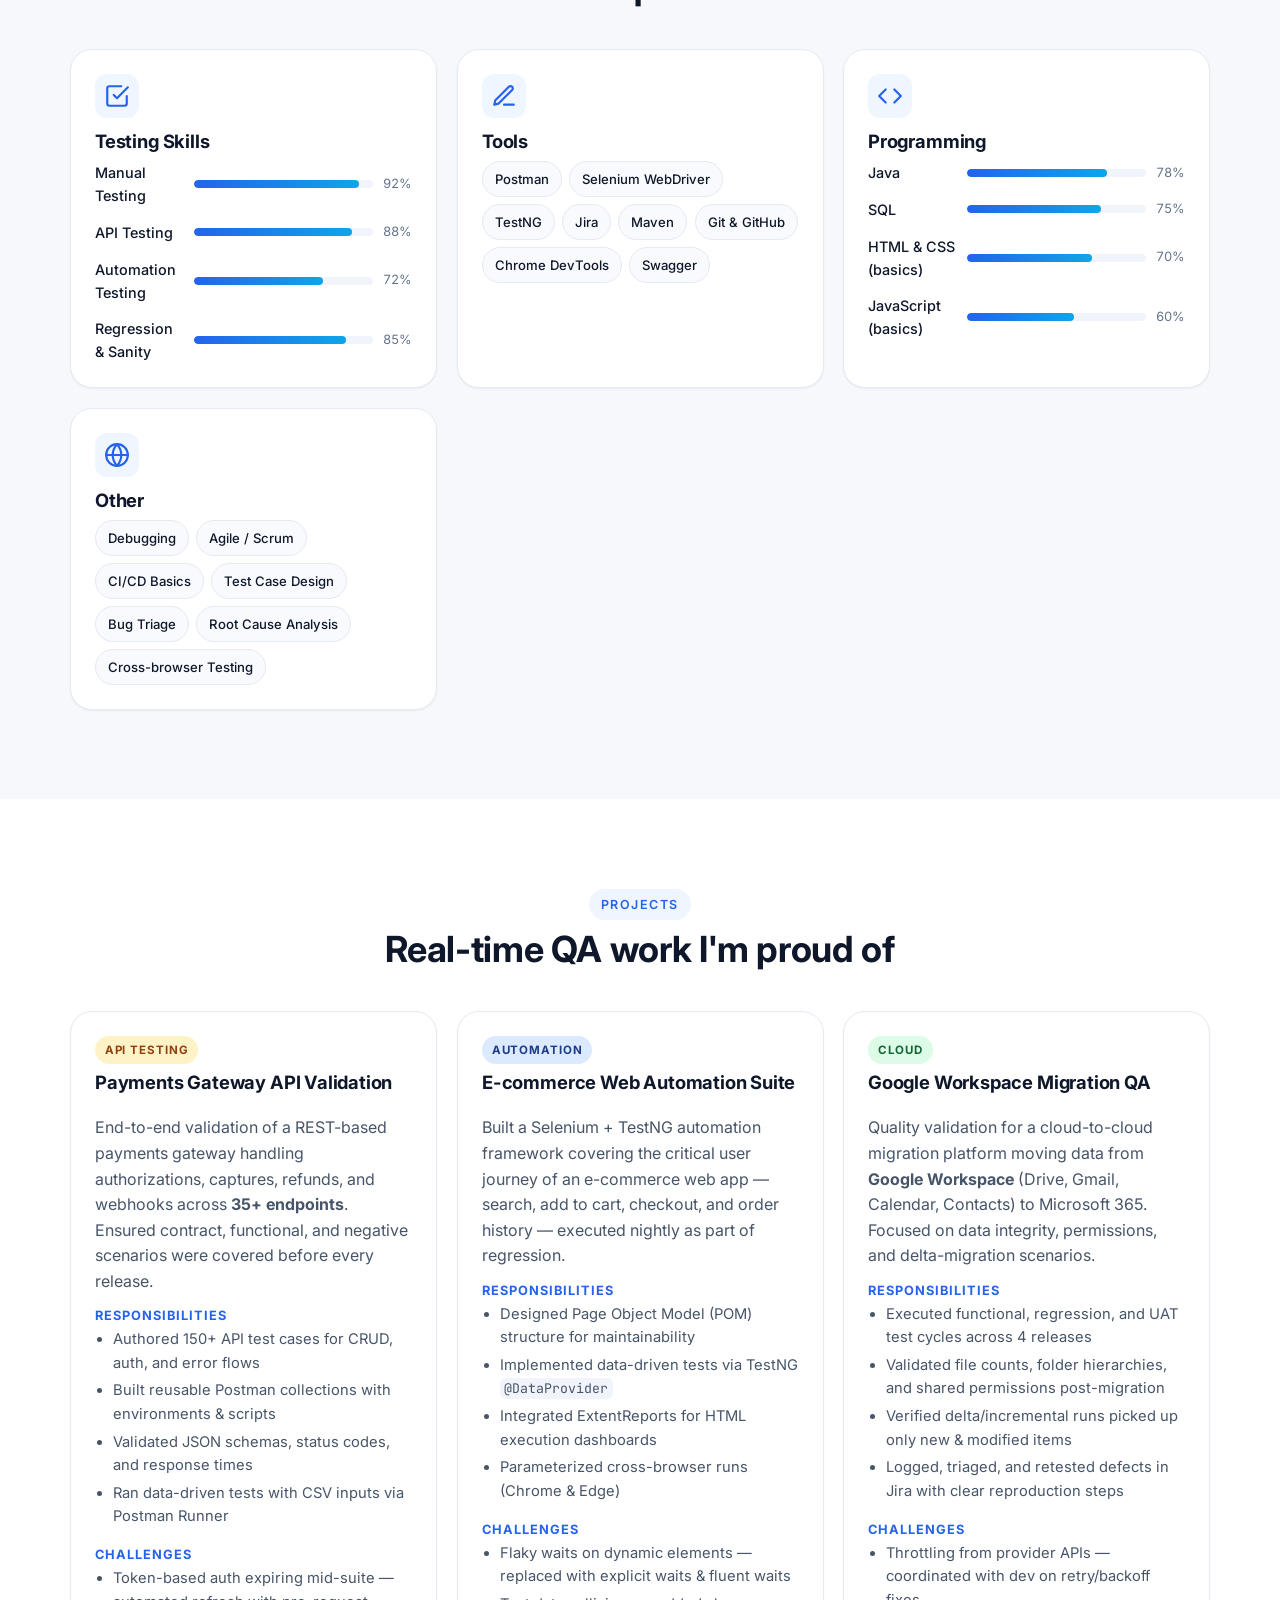
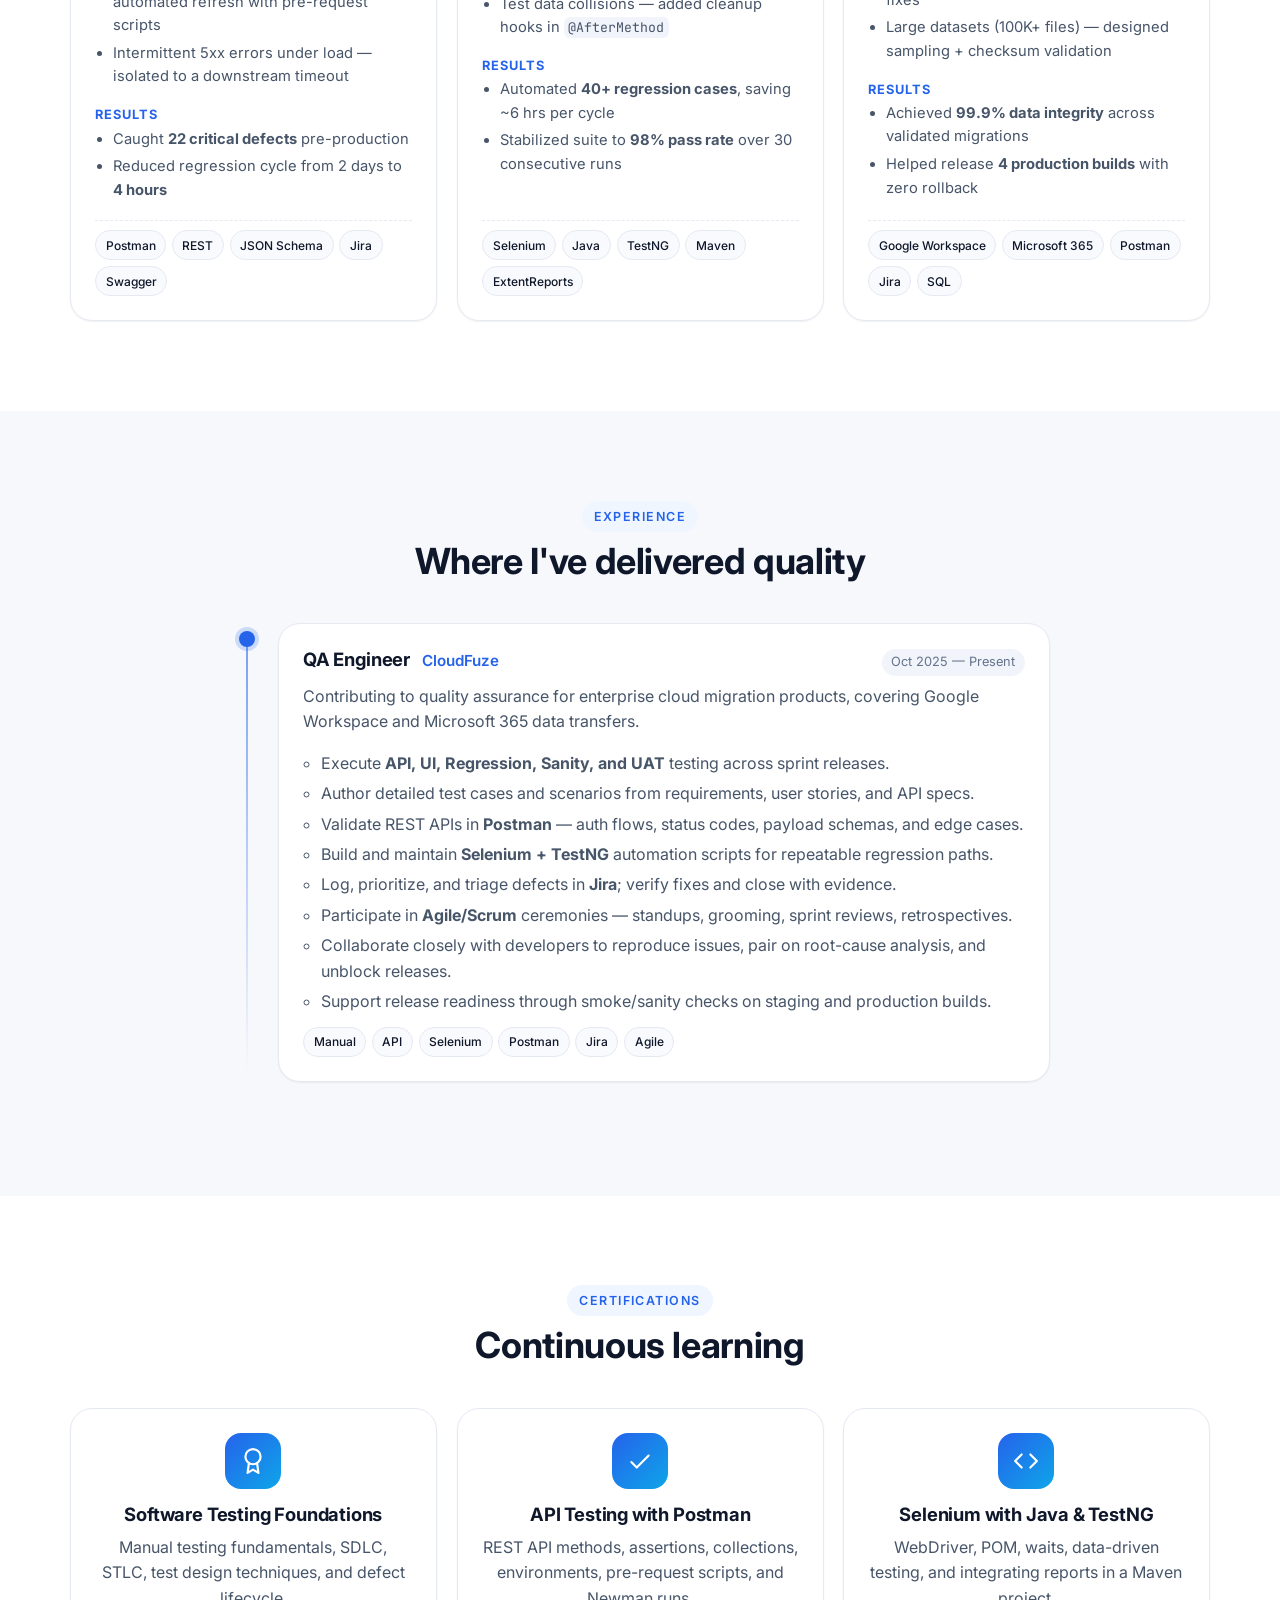
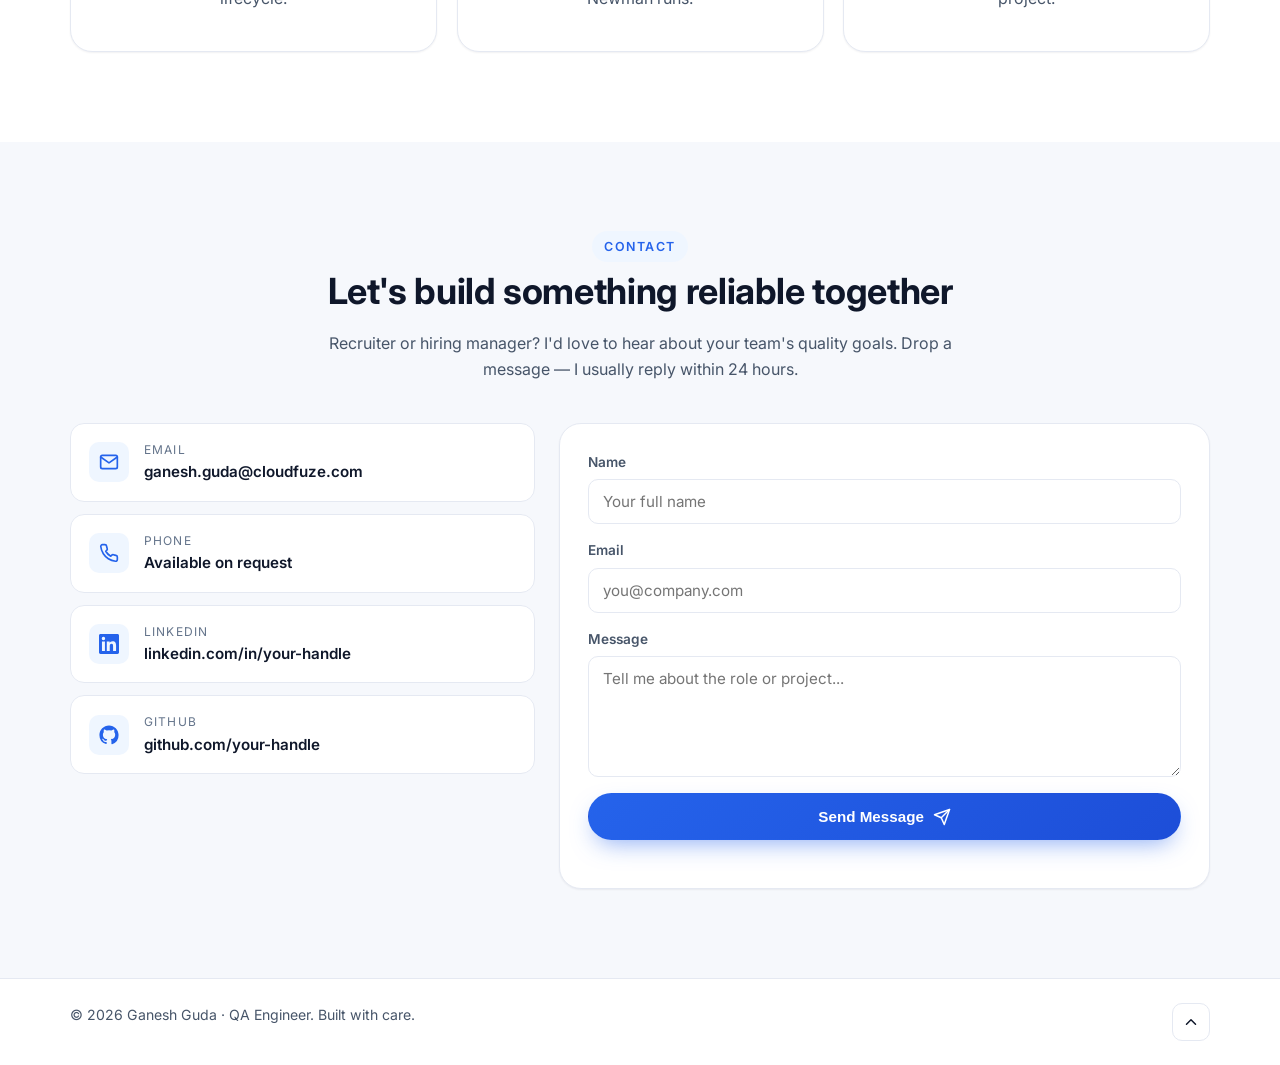
==== commit c78ec97c: "feat: add QA Engineer portfolio site Co-Authored-By: Claude Opus 4.7 (1M context) <noreply@anthropic" ====
--- a/index.html
+++ b/index.html
@@ -1,493 +1,534 @@
-<!doctype html>
-<html lang="en">
+<!DOCTYPE html>
+<html lang="en" data-theme="light">
 <head>
-<meta charset="utf-8" />
-<meta name="viewport" content="width=device-width, initial-scale=1" />
-<title>Ganesh Guda — Technical Architect</title>
-<meta name="description" content="Technical Architect designing resilient, cloud-native platforms. Systems that scale, teams that ship." />
-<link rel="preconnect" href="https://fonts.googleapis.com">
-<link rel="preconnect" href="https://fonts.gstatic.com" crossorigin>
-<link href="https://fonts.googleapis.com/css2?family=Inter:wght@300;400;500;600;700;800&family=JetBrains+Mono:wght@400;600&family=Space+Grotesk:wght@500;600;700&display=swap" rel="stylesheet">
-<style>
-  :root{
-    --bg:#070912;
-    --bg-2:#0b0f1f;
-    --ink:#e7ecff;
-    --muted:#8a93b2;
-    --line:rgba(255,255,255,.08);
-    --card:rgba(255,255,255,.035);
-    --card-strong:rgba(255,255,255,.06);
-    --accent:#7c5cff;
-    --accent-2:#22d3ee;
-    --accent-3:#f472b6;
-    --good:#3ddc97;
-    --radius:18px;
-    --shadow:0 20px 60px rgba(0,0,0,.45);
-  }
-  *{box-sizing:border-box}
-  html,body{margin:0;padding:0;background:var(--bg);color:var(--ink);font-family:'Inter',system-ui,Segoe UI,sans-serif;-webkit-font-smoothing:antialiased;overflow-x:hidden}
-  a{color:inherit;text-decoration:none}
-  img{max-width:100%;display:block}
-  ::selection{background:rgba(124,92,255,.35);color:#fff}
-
-  /* ---------- Background ---------- */
-  .bg{position:fixed;inset:0;z-index:-2;background:
-      radial-gradient(1100px 700px at 85% -10%, rgba(124,92,255,.25), transparent 60%),
-      radial-gradient(900px 600px at -5% 30%, rgba(34,211,238,.18), transparent 60%),
-      radial-gradient(900px 700px at 50% 120%, rgba(244,114,182,.15), transparent 60%),
-      linear-gradient(180deg, #05060d 0%, #070912 60%, #05060d 100%);
-  }
-  .grid-overlay{position:fixed;inset:0;z-index:-1;pointer-events:none;opacity:.35;
-    background-image:
-      linear-gradient(rgba(255,255,255,.04) 1px,transparent 1px),
-      linear-gradient(90deg, rgba(255,255,255,.04) 1px,transparent 1px);
-    background-size:46px 46px;
-    mask-image:radial-gradient(ellipse at 50% 20%, #000 40%, transparent 80%);
-  }
-  .blob{position:fixed;filter:blur(80px);opacity:.55;border-radius:50%;z-index:-1;animation:float 14s ease-in-out infinite}
-  .blob.a{width:520px;height:520px;background:#7c5cff;top:-160px;right:-120px}
-  .blob.b{width:420px;height:420px;background:#22d3ee;top:40%;left:-160px;animation-delay:-4s}
-  .blob.c{width:360px;height:360px;background:#f472b6;bottom:-140px;right:10%;animation-delay:-8s}
-  @keyframes float{
-    0%,100%{transform:translate3d(0,0,0) scale(1)}
-    50%{transform:translate3d(0,-30px,0) scale(1.06)}
-  }
-
-  /* ---------- Layout ---------- */
-  .wrap{max-width:1200px;margin:0 auto;padding:0 28px}
-  section{padding:120px 0;position:relative}
-  .eyebrow{display:inline-flex;gap:10px;align-items:center;font-family:'JetBrains Mono',monospace;font-size:12px;color:var(--muted);letter-spacing:.14em;text-transform:uppercase;padding:8px 12px;border:1px solid var(--line);border-radius:999px;background:var(--card)}
-  .eyebrow .dot{width:6px;height:6px;border-radius:50%;background:var(--good);box-shadow:0 0 0 4px rgba(61,220,151,.15)}
-  h1,h2,h3{font-family:'Space Grotesk',Inter,sans-serif;letter-spacing:-.02em;margin:0}
-  h2{font-size:clamp(28px,3.6vw,48px);line-height:1.1}
-  h3{font-size:20px}
-  p{color:#c6cce0;line-height:1.65;margin:0}
-
-  /* ---------- Nav ---------- */
-  .nav{position:sticky;top:0;z-index:50;backdrop-filter:blur(14px);-webkit-backdrop-filter:blur(14px);background:rgba(7,9,18,.55);border-bottom:1px solid var(--line)}
-  .nav-inner{display:flex;align-items:center;justify-content:space-between;height:68px}
-  .brand{display:flex;align-items:center;gap:12px;font-weight:700;letter-spacing:.02em}
-  .brand-mark{width:36px;height:36px;border-radius:10px;background:conic-gradient(from 210deg,#7c5cff,#22d3ee,#f472b6,#7c5cff);position:relative;box-shadow:0 10px 30px rgba(124,92,255,.35)}
-  .brand-mark::after{content:"";position:absolute;inset:3px;border-radius:8px;background:var(--bg-2);display:grid;place-items:center}
-  .brand-mark::before{content:"G";position:absolute;inset:0;display:grid;place-items:center;z-index:1;color:#fff;font-family:'Space Grotesk';font-weight:700}
-  .nav ul{display:flex;gap:28px;list-style:none;padding:0;margin:0}
-  .nav ul a{color:var(--muted);font-size:14px;transition:color .2s}
-  .nav ul a:hover{color:#fff}
-  .nav .cta{padding:10px 18px;border-radius:999px;border:1px solid var(--line);background:var(--card);font-size:14px;transition:all .2s}
-  .nav .cta:hover{background:#fff;color:#0b0f1f;border-color:#fff}
-  @media(max-width:780px){.nav ul{display:none}}
-
-  /* ---------- Hero ---------- */
-  .hero{padding:120px 0 80px;min-height:92vh;display:flex;align-items:center;position:relative}
-  .hero-grid{display:grid;grid-template-columns:1.2fr .9fr;gap:60px;align-items:center}
-  @media(max-width:960px){.hero-grid{grid-template-columns:1fr}}
-  .hero h1{font-size:clamp(40px,6.4vw,84px);line-height:1.02;margin:18px 0 22px;letter-spacing:-.035em}
-  .grad{background:linear-gradient(100deg,#fff 0%,#cdd3f0 40%,#7c5cff 60%,#22d3ee 100%);-webkit-background-clip:text;background-clip:text;color:transparent}
-  .hero p.lead{font-size:18px;color:#b9c0d8;max-width:560px}
-  .hero-cta{display:flex;gap:14px;margin-top:34px;flex-wrap:wrap}
-  .btn{display:inline-flex;align-items:center;gap:10px;padding:14px 22px;border-radius:999px;font-weight:600;font-size:15px;transition:transform .15s,box-shadow .2s,background .2s;border:1px solid transparent;cursor:pointer}
-  .btn.primary{background:linear-gradient(135deg,#7c5cff,#22d3ee);color:#0b0f1f;box-shadow:0 12px 40px rgba(124,92,255,.45)}
-  .btn.primary:hover{transform:translateY(-2px);box-shadow:0 20px 50px rgba(124,92,255,.55)}
-  .btn.ghost{background:var(--card);border-color:var(--line);color:#fff}
-  .btn.ghost:hover{background:var(--card-strong);border-color:rgba(255,255,255,.18)}
-  .btn svg{width:16px;height:16px}
-
-  .hero-stats{display:grid;grid-template-columns:repeat(3,1fr);gap:20px;margin-top:48px;padding-top:30px;border-top:1px solid var(--line);max-width:560px}
-  .stat .n{font-family:'Space Grotesk';font-size:30px;font-weight:700;letter-spacing:-.02em;background:linear-gradient(135deg,#fff,#22d3ee);-webkit-background-clip:text;background-clip:text;color:transparent}
-  .stat .l{font-size:12px;color:var(--muted);text-transform:uppercase;letter-spacing:.12em;margin-top:4px}
-
-  /* ---------- Terminal / Code card ---------- */
-  .code-card{border-radius:var(--radius);background:linear-gradient(180deg,rgba(255,255,255,.06),rgba(255,255,255,.02));border:1px solid var(--line);box-shadow:var(--shadow);overflow:hidden;transform:perspective(1400px) rotateY(-6deg) rotateX(4deg);transition:transform .4s}
-  .code-card:hover{transform:perspective(1400px) rotateY(-3deg) rotateX(2deg)}
-  .code-head{display:flex;align-items:center;gap:10px;padding:14px 16px;border-bottom:1px solid var(--line);background:rgba(0,0,0,.25)}
-  .code-head .dots{display:flex;gap:6px}
-  .code-head .dots i{width:11px;height:11px;border-radius:50%;display:block}
-  .code-head .dots i:nth-child(1){background:#ff5f57}
-  .code-head .dots i:nth-child(2){background:#febc2e}
-  .code-head .dots i:nth-child(3){background:#28c840}
-  .code-head .file{font-family:'JetBrains Mono';font-size:12px;color:var(--muted);margin-left:8px}
-  .code-body{font-family:'JetBrains Mono',monospace;font-size:13px;padding:22px 22px 26px;line-height:1.75;color:#cdd3f0;overflow:hidden}
-  .k{color:#c4b5fd}.s{color:#86efac}.c{color:#64748b;font-style:italic}.n{color:#f472b6}.p{color:#22d3ee}
-  .cursor{display:inline-block;width:7px;height:15px;background:#22d3ee;vertical-align:-2px;animation:blink 1.05s steps(1) infinite;margin-left:2px}
-  @keyframes blink{50%{opacity:0}}
-
-  /* ---------- Marquee ---------- */
-  .marq{overflow:hidden;border-top:1px solid var(--line);border-bottom:1px solid var(--line);padding:22px 0;background:rgba(255,255,255,.015)}
-  .marq-inner{display:flex;gap:60px;animation:scroll 30s linear infinite;white-space:nowrap;width:max-content}
-  .marq span{font-family:'Space Grotesk';font-size:22px;color:#aab2cc;opacity:.7;display:inline-flex;align-items:center;gap:16px}
-  .marq span::after{content:"";width:6px;height:6px;border-radius:50%;background:var(--accent-2);opacity:.6}
-  @keyframes scroll{from{transform:translateX(0)}to{transform:translateX(-50%)}}
-
-  /* ---------- Section headers ---------- */
-  .sec-head{max-width:720px;margin-bottom:56px}
-  .sec-head h2{margin-top:16px}
-  .sec-head p{margin-top:14px;color:#b9c0d8;font-size:17px}
-
-  /* ---------- Cards grid ---------- */
-  .cards{display:grid;grid-template-columns:repeat(3,1fr);gap:22px}
-  @media(max-width:960px){.cards{grid-template-columns:1fr 1fr}}
-  @media(max-width:640px){.cards{grid-template-columns:1fr}}
-  .card{position:relative;border-radius:var(--radius);padding:28px;background:var(--card);border:1px solid var(--line);transition:transform .25s,border-color .25s,background .25s;overflow:hidden}
-  .card::before{content:"";position:absolute;inset:0;border-radius:inherit;padding:1px;background:linear-gradient(135deg,rgba(124,92,255,.35),transparent 40%,rgba(34,211,238,.35));-webkit-mask:linear-gradient(#000 0 0) content-box,linear-gradient(#000 0 0);-webkit-mask-composite:xor;mask-composite:exclude;opacity:0;transition:opacity .25s;pointer-events:none}
-  .card:hover{transform:translateY(-4px);background:var(--card-strong);border-color:rgba(255,255,255,.14)}
-  .card:hover::before{opacity:1}
-  .card .ic{width:44px;height:44px;border-radius:12px;display:grid;place-items:center;margin-bottom:20px;background:linear-gradient(135deg,rgba(124,92,255,.22),rgba(34,211,238,.18));border:1px solid rgba(124,92,255,.25)}
-  .card .ic svg{width:22px;height:22px;stroke:#cdd3f0;fill:none;stroke-width:1.8}
-  .card h3{margin-bottom:10px}
-  .card p{color:#9aa2bd;font-size:14.5px}
-
-  /* ---------- Skills ---------- */
-  .skills{display:grid;grid-template-columns:1fr 1fr;gap:48px;align-items:start}
-  @media(max-width:860px){.skills{grid-template-columns:1fr}}
-  .skill-row{display:flex;flex-direction:column;gap:18px}
-  .skill{background:var(--card);border:1px solid var(--line);border-radius:14px;padding:18px 20px}
-  .skill .top{display:flex;justify-content:space-between;align-items:center;margin-bottom:12px}
-  .skill .top b{font-family:'Space Grotesk';font-weight:600;letter-spacing:.01em}
-  .skill .top span{font-family:'JetBrains Mono';font-size:12px;color:var(--muted)}
-  .bar{height:6px;border-radius:999px;background:rgba(255,255,255,.06);overflow:hidden;position:relative}
-  .bar i{display:block;height:100%;width:0;border-radius:inherit;background:linear-gradient(90deg,#7c5cff,#22d3ee);transition:width 1.4s cubic-bezier(.22,.61,.36,1)}
-  .chips{display:flex;flex-wrap:wrap;gap:10px}
-  .chip{font-family:'JetBrains Mono';font-size:12px;padding:8px 12px;border-radius:10px;background:var(--card);border:1px solid var(--line);color:#cdd3f0;transition:all .2s}
-  .chip:hover{border-color:rgba(124,92,255,.45);color:#fff;background:rgba(124,92,255,.12)}
-
-  /* ---------- Timeline ---------- */
-  .timeline{position:relative;padding-left:28px}
-  .timeline::before{content:"";position:absolute;left:8px;top:6px;bottom:6px;width:2px;background:linear-gradient(180deg,rgba(124,92,255,.8),rgba(34,211,238,.2))}
-  .t-item{position:relative;padding:0 0 36px 16px}
-  .t-item::before{content:"";position:absolute;left:-26px;top:6px;width:16px;height:16px;border-radius:50%;background:var(--bg);border:2px solid #7c5cff;box-shadow:0 0 0 4px rgba(124,92,255,.15)}
-  .t-item .yr{font-family:'JetBrains Mono';font-size:12px;color:var(--accent-2);letter-spacing:.1em}
-  .t-item h3{margin:6px 0 4px}
-  .t-item p{color:#9aa2bd;font-size:14.5px}
-
-  /* ---------- Metrics strip ---------- */
-  .metrics{display:grid;grid-template-columns:repeat(4,1fr);gap:22px;padding:44px;border-radius:24px;background:linear-gradient(135deg,rgba(124,92,255,.12),rgba(34,211,238,.08));border:1px solid var(--line);position:relative;overflow:hidden}
-  .metrics::before{content:"";position:absolute;inset:0;background:radial-gradient(600px 260px at 10% 0%,rgba(124,92,255,.25),transparent 60%);pointer-events:none}
-  @media(max-width:780px){.metrics{grid-template-columns:1fr 1fr;padding:28px}}
-  .metric b{font-family:'Space Grotesk';font-size:40px;font-weight:700;display:block;background:linear-gradient(135deg,#fff,#22d3ee);-webkit-background-clip:text;background-clip:text;color:transparent}
-  .metric span{color:#a6adc9;font-size:13px;letter-spacing:.05em}
-
-  /* ---------- CTA ---------- */
-  .cta-wrap{text-align:center;padding:88px 32px;border-radius:28px;background:
-      radial-gradient(600px 300px at 50% 0%,rgba(124,92,255,.28),transparent 70%),
-      linear-gradient(180deg,rgba(255,255,255,.05),rgba(255,255,255,.015));border:1px solid var(--line);position:relative;overflow:hidden}
-  .cta-wrap h2{max-width:760px;margin:10px auto 14px}
-  .cta-wrap p{max-width:560px;margin:0 auto 32px;color:#b9c0d8}
-  .cta-wrap .btns{display:flex;gap:12px;justify-content:center;flex-wrap:wrap}
-
-  /* ---------- Footer ---------- */
-  footer{padding:48px 0;border-top:1px solid var(--line);color:var(--muted);font-size:14px}
-  .foot{display:flex;justify-content:space-between;align-items:center;gap:16px;flex-wrap:wrap}
-  .socials{display:flex;gap:10px}
-  .socials a{width:38px;height:38px;border-radius:10px;display:grid;place-items:center;border:1px solid var(--line);background:var(--card);transition:all .2s}
-  .socials a:hover{background:#fff;color:#0b0f1f}
-  .socials svg{width:16px;height:16px}
-
-  /* reveal */
-  .reveal{opacity:0;transform:translateY(18px);transition:opacity .8s ease,transform .8s cubic-bezier(.22,.61,.36,1)}
-  .reveal.in{opacity:1;transform:none}
-</style>
+  <meta charset="UTF-8" />
+  <meta name="viewport" content="width=device-width, initial-scale=1.0" />
+  <meta name="description" content="QA Engineer portfolio — Manual Testing, API Testing, and Automation with Selenium, Postman, Java, TestNG, and Jira." />
+  <title>Ganesh Guda | QA Engineer Portfolio</title>
+  <link rel="preconnect" href="https://fonts.googleapis.com" />
+  <link rel="preconnect" href="https://fonts.gstatic.com" crossorigin />
+  <link href="https://fonts.googleapis.com/css2?family=Inter:wght@400;500;600;700;800&family=JetBrains+Mono:wght@400;600&display=swap" rel="stylesheet" />
+  <link rel="stylesheet" href="css/style.css" />
 </head>
 <body>
-  <div class="bg"></div>
-  <div class="grid-overlay"></div>
-  <div class="blob a"></div>
-  <div class="blob b"></div>
-  <div class="blob c"></div>
-
-  <!-- NAV -->
-  <header class="nav">
-    <div class="wrap nav-inner">
-      <a href="#" class="brand">
-        <span class="brand-mark"></span>
-        <span>Ganesh<span style="color:var(--muted);font-weight:400">/</span>Architect</span>
+  <!-- Navigation -->
+  <header class="nav" id="nav">
+    <div class="container nav__inner">
+      <a href="#home" class="nav__logo">
+        <span class="logo-mark">QA</span>
+        <span class="logo-text">Ganesh Guda</span>
       </a>
-      <nav>
-        <ul>
-          <li><a href="#expertise">Expertise</a></li>
-          <li><a href="#stack">Stack</a></li>
-          <li><a href="#journey">Journey</a></li>
-          <li><a href="#impact">Impact</a></li>
-        </ul>
+      <nav class="nav__links" aria-label="Primary">
+        <a href="#home">Home</a>
+        <a href="#about">About</a>
+        <a href="#skills">Skills</a>
+        <a href="#projects">Projects</a>
+        <a href="#experience">Experience</a>
+        <a href="#certifications">Certifications</a>
+        <a href="#contact">Contact</a>
       </nav>
-      <a href="#contact" class="cta">Let's talk →</a>
+      <div class="nav__actions">
+        <button id="themeToggle" class="icon-btn" aria-label="Toggle theme" title="Toggle theme">
+          <svg class="icon-sun" width="20" height="20" viewBox="0 0 24 24" fill="none" stroke="currentColor" stroke-width="2" stroke-linecap="round" stroke-linejoin="round"><circle cx="12" cy="12" r="4"/><path d="M12 2v2M12 20v2M4.93 4.93l1.41 1.41M17.66 17.66l1.41 1.41M2 12h2M20 12h2M4.93 19.07l1.41-1.41M17.66 6.34l1.41-1.41"/></svg>
+          <svg class="icon-moon" width="20" height="20" viewBox="0 0 24 24" fill="none" stroke="currentColor" stroke-width="2" stroke-linecap="round" stroke-linejoin="round"><path d="M21 12.79A9 9 0 1 1 11.21 3 7 7 0 0 0 21 12.79z"/></svg>
+        </button>
+        <button id="menuToggle" class="icon-btn menu-btn" aria-label="Toggle menu" aria-expanded="false">
+          <svg width="22" height="22" viewBox="0 0 24 24" fill="none" stroke="currentColor" stroke-width="2" stroke-linecap="round" stroke-linejoin="round"><line x1="3" y1="6" x2="21" y2="6"/><line x1="3" y1="12" x2="21" y2="12"/><line x1="3" y1="18" x2="21" y2="18"/></svg>
+        </button>
+      </div>
     </div>
   </header>
 
-  <!-- HERO -->
-  <section class="hero">
-    <div class="wrap">
-      <div class="hero-grid">
-        <div class="reveal">
-          <span class="eyebrow"><span class="dot"></span> Available for new engagements · Q2 2026</span>
-          <h1>Architecting <span class="grad">resilient systems</span> that ship at scale.</h1>
-          <p class="lead">I'm a Technical Architect partnering with engineering teams to design cloud-native platforms, modernize legacy estates, and translate product ambition into production-ready blueprints.</p>
-          <div class="hero-cta">
-            <a href="#contact" class="btn primary">Start a project
-              <svg viewBox="0 0 24 24" fill="none" stroke="currentColor" stroke-width="2.2" stroke-linecap="round"><path d="M5 12h14M13 6l6 6-6 6"/></svg>
-            </a>
-            <a href="#expertise" class="btn ghost">View capabilities</a>
-          </div>
-          <div class="hero-stats">
-            <div class="stat"><div class="n">12+</div><div class="l">Years designing systems</div></div>
-            <div class="stat"><div class="n">40+</div><div class="l">Production architectures</div></div>
-            <div class="stat"><div class="n">99.98%</div><div class="l">Avg platform SLA</div></div>
-          </div>
-        </div>
-
-        <div class="reveal">
-          <div class="code-card">
-            <div class="code-head">
-              <span class="dots"><i></i><i></i><i></i></span>
-              <span class="file">architecture.blueprint.ts</span>
-            </div>
-            <div class="code-body">
-<span class="c">// Every system starts with intent.</span><br/>
-<span class="k">const</span> <span class="n">platform</span> = <span class="k">architect</span>({<br/>
-&nbsp;&nbsp;pattern: <span class="s">"event-driven · cqrs"</span>,<br/>
-&nbsp;&nbsp;cloud:&nbsp;&nbsp; [<span class="s">"aws"</span>, <span class="s">"azure"</span>],<br/>
-&nbsp;&nbsp;runtime:&nbsp;<span class="s">"kubernetes"</span>,<br/>
-&nbsp;&nbsp;guardrails: {<br/>
-&nbsp;&nbsp;&nbsp;&nbsp;observability: <span class="p">true</span>,<br/>
-&nbsp;&nbsp;&nbsp;&nbsp;zeroTrust:&nbsp;&nbsp;&nbsp;&nbsp; <span class="p">true</span>,<br/>
-&nbsp;&nbsp;&nbsp;&nbsp;costAware:&nbsp;&nbsp;&nbsp;&nbsp; <span class="p">true</span>,<br/>
-&nbsp;&nbsp;},<br/>
-&nbsp;&nbsp;ship: (<span class="n">team</span>) =&gt; <span class="n">team</span>.velocity++<br/>
-});<br/><br/>
-<span class="k">await</span> <span class="n">platform</span>.deploy()<span class="cursor"></span>
-            </div>
-          </div>
-        </div>
-      </div>
-    </div>
-  </section>
-
-  <!-- MARQUEE -->
-  <div class="marq" aria-hidden="true">
-    <div class="marq-inner">
-      <span>Cloud Native</span><span>Event-Driven</span><span>Domain-Driven Design</span><span>Zero Trust</span><span>Platform Engineering</span><span>AI Infrastructure</span><span>Data Mesh</span><span>Microservices</span>
-      <span>Cloud Native</span><span>Event-Driven</span><span>Domain-Driven Design</span><span>Zero Trust</span><span>Platform Engineering</span><span>AI Infrastructure</span><span>Data Mesh</span><span>Microservices</span>
-    </div>
-  </div>
-
-  <!-- EXPERTISE -->
-  <section id="expertise">
-    <div class="wrap">
-      <div class="sec-head reveal">
-        <span class="eyebrow">01 · Expertise</span>
-        <h2>From whiteboard to <span class="grad">runbook</span>.</h2>
-        <p>A full-stack architecture practice — design, decide, document, and deliver. I work across the plane, from business outcomes to deployment pipelines.</p>
-      </div>
-      <div class="cards">
-        <div class="card reveal">
-          <div class="ic"><svg viewBox="0 0 24 24" stroke-linecap="round" stroke-linejoin="round"><path d="M4 7h16M4 12h16M4 17h10"/><circle cx="19" cy="17" r="2.2"/></svg></div>
-          <h3>Solution Architecture</h3>
-          <p>End-to-end system design — bounded contexts, service topologies, data flows, and integration patterns grounded in business capability modeling.</p>
-        </div>
-        <div class="card reveal">
-          <div class="ic"><svg viewBox="0 0 24 24" stroke-linecap="round" stroke-linejoin="round"><path d="M3 7l9-4 9 4-9 4-9-4z"/><path d="M3 12l9 4 9-4"/><path d="M3 17l9 4 9-4"/></svg></div>
-          <h3>Cloud & Platform</h3>
-          <p>Well-architected AWS/Azure/GCP landing zones, Kubernetes platforms, and internal developer platforms that amplify team throughput.</p>
-        </div>
-        <div class="card reveal">
-          <div class="ic"><svg viewBox="0 0 24 24" stroke-linecap="round" stroke-linejoin="round"><path d="M4 4h6v6H4zM14 4h6v6h-6zM4 14h6v6H4zM14 14h6v6h-6z"/><path d="M10 7h4M7 10v4M14 17h6M17 10v4"/></svg></div>
-          <h3>Event-Driven Systems</h3>
-          <p>Kafka, Kinesis, and EventBridge backbones with CQRS, event sourcing, and saga orchestration for durable, audit-ready workflows.</p>
-        </div>
-        <div class="card reveal">
-          <div class="ic"><svg viewBox="0 0 24 24" stroke-linecap="round" stroke-linejoin="round"><circle cx="12" cy="12" r="9"/><path d="M3 12h18M12 3c3 3 3 15 0 18M12 3c-3 3-3 15 0 18"/></svg></div>
-          <h3>API & Integration</h3>
-          <p>REST, GraphQL, gRPC and async contracts with versioning strategies, API gateways, and partner-grade developer experience.</p>
-        </div>
-        <div class="card reveal">
-          <div class="ic"><svg viewBox="0 0 24 24" stroke-linecap="round" stroke-linejoin="round"><path d="M12 3l8 4v6c0 5-4 7-8 8-4-1-8-3-8-8V7l8-4z"/><path d="M9 12l2 2 4-4"/></svg></div>
-          <h3>Security & Compliance</h3>
-          <p>Zero-trust networks, IAM strategy, secret hygiene, SOC 2 / ISO / HIPAA / GDPR alignment baked into the design — not bolted on.</p>
-        </div>
-        <div class="card reveal">
-          <div class="ic"><svg viewBox="0 0 24 24" stroke-linecap="round" stroke-linejoin="round"><path d="M4 19V5M4 19h16M8 15l3-3 3 3 5-5"/></svg></div>
-          <h3>Performance & Cost</h3>
-          <p>Load modeling, capacity planning, and FinOps-driven tradeoffs — right-sized systems that stay affordable as they grow.</p>
-        </div>
-      </div>
-    </div>
-  </section>
-
-  <!-- STACK -->
-  <section id="stack">
-    <div class="wrap">
-      <div class="sec-head reveal">
-        <span class="eyebrow">02 · Stack</span>
-        <h2>Tools that earn their place.</h2>
-        <p>Opinionated but pragmatic — the right tool, at the right layer, for the right reason.</p>
-      </div>
-
-      <div class="skills">
-        <div class="skill-row reveal">
-          <div class="skill">
-            <div class="top"><b>Cloud & Infra</b><span>Expert</span></div>
-            <div class="bar"><i data-width="96"></i></div>
-          </div>
-          <div class="skill">
-            <div class="top"><b>Distributed Systems</b><span>Expert</span></div>
-            <div class="bar"><i data-width="93"></i></div>
-          </div>
-          <div class="skill">
-            <div class="top"><b>Data & Streaming</b><span>Advanced</span></div>
-            <div class="bar"><i data-width="88"></i></div>
-          </div>
-          <div class="skill">
-            <div class="top"><b>Security Architecture</b><span>Advanced</span></div>
-            <div class="bar"><i data-width="86"></i></div>
-          </div>
-          <div class="skill">
-            <div class="top"><b>AI / ML Platforms</b><span>Proficient</span></div>
-            <div class="bar"><i data-width="78"></i></div>
-          </div>
-        </div>
-
-        <div class="reveal">
+  <!-- Hero -->
+  <section id="home" class="hero">
+    <div class="container hero__inner">
+      <div class="hero__content reveal">
+        <span class="eyebrow">QA Engineer &bull; Manual &bull; API &bull; Automation</span>
+        <h1 class="hero__title">
+          Hi, I'm <span class="gradient-text">Ganesh Guda</span><br />
+          I break software so users don't have to.
+        </h1>
+        <p class="hero__subtitle">
+          QA Engineer with <strong>6+ months</strong> of hands-on experience delivering reliable,
+          high-quality software through <strong>Manual Testing</strong>, <strong>API Testing</strong>,
+          and <strong>Automation</strong> using Selenium, Postman, Java, TestNG, and Jira.
+        </p>
+        <div class="hero__cta">
+          <a href="#contact" class="btn btn--primary">
+            <span>Hire Me</span>
+            <svg width="18" height="18" viewBox="0 0 24 24" fill="none" stroke="currentColor" stroke-width="2" stroke-linecap="round" stroke-linejoin="round"><line x1="5" y1="12" x2="19" y2="12"/><polyline points="12 5 19 12 12 19"/></svg>
+          </a>
+          <a href="assets/resume.html" download="Ganesh_Guda_QA_Resume.html" class="btn btn--ghost">
+            <svg width="18" height="18" viewBox="0 0 24 24" fill="none" stroke="currentColor" stroke-width="2" stroke-linecap="round" stroke-linejoin="round"><path d="M21 15v4a2 2 0 0 1-2 2H5a2 2 0 0 1-2-2v-4"/><polyline points="7 10 12 15 17 10"/><line x1="12" y1="15" x2="12" y2="3"/></svg>
+            <span>Download Resume</span>
+          </a>
+        </div>
+        <div class="hero__socials">
+          <a href="https://github.com/" target="_blank" rel="noopener" aria-label="GitHub">
+            <svg width="22" height="22" viewBox="0 0 24 24" fill="currentColor"><path d="M12 .5C5.65.5.5 5.65.5 12a11.5 11.5 0 0 0 7.86 10.92c.58.1.79-.25.79-.56v-2c-3.2.7-3.87-1.37-3.87-1.37-.52-1.33-1.27-1.69-1.27-1.69-1.04-.71.08-.7.08-.7 1.15.08 1.76 1.18 1.76 1.18 1.02 1.76 2.68 1.25 3.34.95.1-.74.4-1.25.73-1.54-2.55-.29-5.24-1.28-5.24-5.68 0-1.26.45-2.29 1.18-3.09-.12-.29-.51-1.46.11-3.05 0 0 .97-.31 3.18 1.18a11 11 0 0 1 5.78 0c2.21-1.49 3.18-1.18 3.18-1.18.62 1.59.23 2.76.11 3.05.74.8 1.18 1.83 1.18 3.09 0 4.41-2.7 5.39-5.27 5.67.41.36.78 1.06.78 2.14v3.17c0 .31.21.67.8.56A11.5 11.5 0 0 0 23.5 12C23.5 5.65 18.35.5 12 .5z"/></svg>
+          </a>
+          <a href="https://www.linkedin.com/" target="_blank" rel="noopener" aria-label="LinkedIn">
+            <svg width="22" height="22" viewBox="0 0 24 24" fill="currentColor"><path d="M20.45 20.45h-3.55v-5.57c0-1.33-.03-3.04-1.85-3.04-1.85 0-2.14 1.45-2.14 2.94v5.67H9.36V9h3.41v1.56h.05c.48-.9 1.64-1.85 3.38-1.85 3.61 0 4.28 2.38 4.28 5.47v6.27zM5.34 7.43a2.06 2.06 0 1 1 0-4.12 2.06 2.06 0 0 1 0 4.12zM7.12 20.45H3.56V9h3.56v11.45zM22.23 0H1.77C.79 0 0 .78 0 1.73v20.53C0 23.22.79 24 1.77 24h20.46c.98 0 1.77-.78 1.77-1.73V1.73C24 .78 23.21 0 22.23 0z"/></svg>
+          </a>
+          <a href="mailto:ganesh.guda@cloudfuze.com" aria-label="Email">
+            <svg width="22" height="22" viewBox="0 0 24 24" fill="none" stroke="currentColor" stroke-width="2" stroke-linecap="round" stroke-linejoin="round"><path d="M4 4h16c1.1 0 2 .9 2 2v12c0 1.1-.9 2-2 2H4c-1.1 0-2-.9-2-2V6c0-1.1.9-2 2-2z"/><polyline points="22,6 12,13 2,6"/></svg>
+          </a>
+        </div>
+      </div>
+      <div class="hero__visual reveal">
+        <div class="code-card">
+          <div class="code-card__head">
+            <span class="dot dot--red"></span>
+            <span class="dot dot--yellow"></span>
+            <span class="dot dot--green"></span>
+            <span class="code-card__title">LoginTest.java</span>
+          </div>
+          <pre class="code-card__body"><code><span class="k">@Test</span>
+<span class="k">public void</span> <span class="f">verifyLoginWithValidCredentials</span>() {
+  driver.get(<span class="s">"https://app.example.com/login"</span>);
+  driver.findElement(By.id(<span class="s">"email"</span>))
+        .sendKeys(<span class="s">"qa@test.io"</span>);
+  driver.findElement(By.id(<span class="s">"password"</span>))
+        .sendKeys(<span class="s">"Passw0rd!"</span>);
+  driver.findElement(By.id(<span class="s">"submit"</span>)).click();
+
+  Assert.assertTrue(
+    dashboard.isDisplayed(),
+    <span class="s">"User should land on dashboard"</span>
+  );
+}</code></pre>
+          <div class="code-card__footer">
+            <span class="pill pill--pass">&#10003; 42 tests passed</span>
+            <span class="pill pill--fail">&#10005; 0 failed</span>
+          </div>
+        </div>
+      </div>
+    </div>
+    <div class="hero__scroll" aria-hidden="true">
+      <span>Scroll</span>
+      <svg width="16" height="16" viewBox="0 0 24 24" fill="none" stroke="currentColor" stroke-width="2" stroke-linecap="round" stroke-linejoin="round"><polyline points="6 9 12 15 18 9"/></svg>
+    </div>
+  </section>
+
+  <!-- About -->
+  <section id="about" class="section">
+    <div class="container">
+      <header class="section__head reveal">
+        <span class="eyebrow">About Me</span>
+        <h2>Quality is not an act, it's a habit.</h2>
+      </header>
+      <div class="about__grid">
+        <div class="about__card reveal">
+          <p>
+            I'm a <strong>QA Engineer</strong> with <strong>6+ months</strong> of real-world
+            experience ensuring software quality across web and API platforms. My work spans
+            <strong>Manual Testing</strong>, <strong>API Testing with Postman</strong>, and
+            <strong>Automation fundamentals</strong> using Selenium, Java, and TestNG.
+          </p>
+          <p>
+            On live projects, I've designed and executed test cases, validated REST APIs end to end,
+            tracked defects in <strong>Jira</strong>, and collaborated closely with developers in
+            Agile sprints to ship reliable releases. I enjoy digging into edge cases, isolating root
+            causes, and turning ambiguous bug reports into reproducible steps that get fixed fast.
+          </p>
+          <p>
+            Driven by a passion for quality, I'm continuously growing my automation toolkit to help
+            teams release faster &mdash; without compromising confidence.
+          </p>
+        </div>
+        <aside class="about__stats">
+          <div class="stat reveal"><strong data-count="6">0</strong><span>+ Months Experience</span></div>
+          <div class="stat reveal"><strong data-count="3">0</strong><span>Live Projects</span></div>
+          <div class="stat reveal"><strong data-count="200">0</strong><span>+ Test Cases Written</span></div>
+          <div class="stat reveal"><strong data-count="120">0</strong><span>+ Bugs Logged</span></div>
+        </aside>
+      </div>
+    </div>
+  </section>
+
+  <!-- Skills -->
+  <section id="skills" class="section section--alt">
+    <div class="container">
+      <header class="section__head reveal">
+        <span class="eyebrow">Skills</span>
+        <h2>Tools &amp; techniques I work with</h2>
+      </header>
+
+      <div class="skills__grid">
+        <article class="skill-card reveal">
+          <div class="skill-card__icon">
+            <svg width="26" height="26" viewBox="0 0 24 24" fill="none" stroke="currentColor" stroke-width="2" stroke-linecap="round" stroke-linejoin="round"><path d="M9 11l3 3L22 4"/><path d="M21 12v7a2 2 0 0 1-2 2H5a2 2 0 0 1-2-2V5a2 2 0 0 1 2-2h11"/></svg>
+          </div>
+          <h3>Testing Skills</h3>
+          <ul class="bars">
+            <li><span class="bar-label">Manual Testing</span><span class="bar"><i data-level="92"></i></span><span class="bar-val">92%</span></li>
+            <li><span class="bar-label">API Testing</span><span class="bar"><i data-level="88"></i></span><span class="bar-val">88%</span></li>
+            <li><span class="bar-label">Automation Testing</span><span class="bar"><i data-level="72"></i></span><span class="bar-val">72%</span></li>
+            <li><span class="bar-label">Regression &amp; Sanity</span><span class="bar"><i data-level="85"></i></span><span class="bar-val">85%</span></li>
+          </ul>
+        </article>
+
+        <article class="skill-card reveal">
+          <div class="skill-card__icon">
+            <svg width="26" height="26" viewBox="0 0 24 24" fill="none" stroke="currentColor" stroke-width="2" stroke-linecap="round" stroke-linejoin="round"><path d="M12 20h9"/><path d="M16.5 3.5a2.12 2.12 0 1 1 3 3L7 19l-4 1 1-4z"/></svg>
+          </div>
+          <h3>Tools</h3>
           <div class="chips">
-            <span class="chip">AWS</span><span class="chip">Azure</span><span class="chip">GCP</span>
-            <span class="chip">Kubernetes</span><span class="chip">Terraform</span><span class="chip">Pulumi</span>
-            <span class="chip">Kafka</span><span class="chip">Kinesis</span><span class="chip">EventBridge</span>
-            <span class="chip">PostgreSQL</span><span class="chip">DynamoDB</span><span class="chip">Redis</span>
-            <span class="chip">Snowflake</span><span class="chip">Databricks</span>
-            <span class="chip">Node.js</span><span class="chip">Go</span><span class="chip">Python</span><span class="chip">Java</span>
-            <span class="chip">React</span><span class="chip">Next.js</span>
-            <span class="chip">GraphQL</span><span class="chip">gRPC</span><span class="chip">OpenAPI</span>
-            <span class="chip">OpenTelemetry</span><span class="chip">Datadog</span><span class="chip">Grafana</span>
-            <span class="chip">Istio</span><span class="chip">ArgoCD</span><span class="chip">GitHub Actions</span>
-            <span class="chip">Vault</span><span class="chip">OPA</span><span class="chip">Keycloak</span>
-          </div>
-          <p style="margin-top:22px;color:var(--muted);font-size:14px;font-family:'JetBrains Mono',monospace">// 30+ production-grade tools — chosen per context, not per trend.</p>
-        </div>
-      </div>
-    </div>
-  </section>
-
-  <!-- JOURNEY -->
-  <section id="journey">
-    <div class="wrap">
-      <div class="sec-head reveal">
-        <span class="eyebrow">03 · Journey</span>
-        <h2>A decade of <span class="grad">shipping</span>.</h2>
-        <p>Selected milestones from an always-learning path — each role a new scale, a new problem class, a new mental model.</p>
-      </div>
-
-      <div class="timeline reveal">
-        <div class="t-item">
-          <div class="yr">2023 — Present</div>
-          <h3>Technical Architect · Enterprise Cloud</h3>
-          <p>Leading multi-cloud modernization for enterprise migration workloads — event-driven core, zero-trust controls, and a platform team model serving 80+ engineers.</p>
-        </div>
-        <div class="t-item">
-          <div class="yr">2020 — 2023</div>
-          <h3>Lead Solutions Architect · Cloud Migration</h3>
-          <p>Designed migration tooling handling petabyte-scale tenant moves across M365, Google Workspace and Slack. Cut cutover times by 60% through parallelized pipelines.</p>
-        </div>
-        <div class="t-item">
-          <div class="yr">2017 — 2020</div>
-          <h3>Senior Engineer · Distributed Backends</h3>
-          <p>Owned critical services for identity, sync, and billing. Introduced SLO culture and blameless postmortems that lifted reliability from 99.5% to 99.98%.</p>
-        </div>
-        <div class="t-item">
-          <div class="yr">2014 — 2017</div>
-          <h3>Full-Stack Engineer</h3>
-          <p>Shipped early product features end-to-end. Learned that architecture is a product decision, not a ceremony.</p>
-        </div>
-      </div>
-    </div>
-  </section>
-
-  <!-- IMPACT -->
-  <section id="impact">
-    <div class="wrap">
-      <div class="sec-head reveal">
-        <span class="eyebrow">04 · Impact</span>
-        <h2>Outcomes, not just diagrams.</h2>
-      </div>
-      <div class="metrics reveal">
-        <div class="metric"><b>60%</b><span>Faster release cadence</span></div>
-        <div class="metric"><b>42%</b><span>Cloud cost reduction</span></div>
-        <div class="metric"><b>3.5×</b><span>Developer throughput</span></div>
-        <div class="metric"><b>0</b><span>Sev-1 post-cutover</span></div>
-      </div>
-    </div>
-  </section>
-
-  <!-- CONTACT -->
-  <section id="contact">
-    <div class="wrap">
-      <div class="cta-wrap reveal">
-        <span class="eyebrow"><span class="dot"></span> Currently taking on 2 engagements</span>
-        <h2>Got a system worth getting right?</h2>
-        <p>Whether you're greenfield, mid-migration, or cleaning up technical debt — let's map the path from where you are to where you need to be.</p>
-        <div class="btns">
-          <a href="mailto:ganesh.guda@cloudfuze.com" class="btn primary">
-            Start the conversation
-            <svg viewBox="0 0 24 24" fill="none" stroke="currentColor" stroke-width="2.2" stroke-linecap="round"><path d="M5 12h14M13 6l6 6-6 6"/></svg>
-          </a>
-          <a href="#expertise" class="btn ghost">See how I work</a>
-        </div>
-      </div>
-    </div>
-  </section>
-
-  <footer>
-    <div class="wrap foot">
-      <div>© <span id="yr"></span> Ganesh Guda · Crafted with intent.</div>
-      <div class="socials">
-        <a href="#" aria-label="LinkedIn"><svg viewBox="0 0 24 24" fill="currentColor"><path d="M4.98 3.5a2.5 2.5 0 11.02 5 2.5 2.5 0 01-.02-5zM3 9h4v12H3zM9 9h3.8v1.7h.05c.53-1 1.83-2.05 3.77-2.05 4.03 0 4.78 2.65 4.78 6.1V21h-4v-5.3c0-1.27-.02-2.9-1.77-2.9-1.77 0-2.04 1.38-2.04 2.8V21H9z"/></svg></a>
-        <a href="#" aria-label="GitHub"><svg viewBox="0 0 24 24" fill="currentColor"><path d="M12 2C6.48 2 2 6.58 2 12.26c0 4.5 2.87 8.32 6.84 9.67.5.1.68-.22.68-.49v-1.7c-2.78.62-3.37-1.2-3.37-1.2-.46-1.17-1.12-1.49-1.12-1.49-.92-.64.07-.63.07-.63 1.02.08 1.56 1.07 1.56 1.07.9 1.58 2.37 1.12 2.95.86.1-.67.36-1.12.65-1.38-2.22-.26-4.56-1.14-4.56-5.07 0-1.12.39-2.03 1.03-2.75-.1-.26-.45-1.3.1-2.71 0 0 .84-.28 2.75 1.05a9.3 9.3 0 015 0c1.9-1.33 2.74-1.05 2.74-1.05.55 1.41.2 2.45.1 2.71.64.72 1.03 1.63 1.03 2.75 0 3.94-2.34 4.8-4.57 5.06.37.33.69.96.69 1.94v2.87c0 .27.18.6.69.49A10.04 10.04 0 0022 12.26C22 6.58 17.52 2 12 2z"/></svg></a>
-        <a href="mailto:ganesh.guda@cloudfuze.com" aria-label="Email"><svg viewBox="0 0 24 24" fill="none" stroke="currentColor" stroke-width="2"><rect x="3" y="5" width="18" height="14" rx="2"/><path d="M3 7l9 6 9-6"/></svg></a>
-      </div>
+            <span class="chip">Postman</span>
+            <span class="chip">Selenium WebDriver</span>
+            <span class="chip">TestNG</span>
+            <span class="chip">Jira</span>
+            <span class="chip">Maven</span>
+            <span class="chip">Git &amp; GitHub</span>
+            <span class="chip">Chrome DevTools</span>
+            <span class="chip">Swagger</span>
+          </div>
+        </article>
+
+        <article class="skill-card reveal">
+          <div class="skill-card__icon">
+            <svg width="26" height="26" viewBox="0 0 24 24" fill="none" stroke="currentColor" stroke-width="2" stroke-linecap="round" stroke-linejoin="round"><polyline points="16 18 22 12 16 6"/><polyline points="8 6 2 12 8 18"/></svg>
+          </div>
+          <h3>Programming</h3>
+          <ul class="bars">
+            <li><span class="bar-label">Java</span><span class="bar"><i data-level="78"></i></span><span class="bar-val">78%</span></li>
+            <li><span class="bar-label">SQL</span><span class="bar"><i data-level="75"></i></span><span class="bar-val">75%</span></li>
+            <li><span class="bar-label">HTML &amp; CSS (basics)</span><span class="bar"><i data-level="70"></i></span><span class="bar-val">70%</span></li>
+            <li><span class="bar-label">JavaScript (basics)</span><span class="bar"><i data-level="60"></i></span><span class="bar-val">60%</span></li>
+          </ul>
+        </article>
+
+        <article class="skill-card reveal">
+          <div class="skill-card__icon">
+            <svg width="26" height="26" viewBox="0 0 24 24" fill="none" stroke="currentColor" stroke-width="2" stroke-linecap="round" stroke-linejoin="round"><circle cx="12" cy="12" r="10"/><path d="M2 12h20M12 2a15.3 15.3 0 0 1 4 10 15.3 15.3 0 0 1-4 10 15.3 15.3 0 0 1-4-10 15.3 15.3 0 0 1 4-10z"/></svg>
+          </div>
+          <h3>Other</h3>
+          <div class="chips">
+            <span class="chip">Debugging</span>
+            <span class="chip">Agile / Scrum</span>
+            <span class="chip">CI/CD Basics</span>
+            <span class="chip">Test Case Design</span>
+            <span class="chip">Bug Triage</span>
+            <span class="chip">Root Cause Analysis</span>
+            <span class="chip">Cross-browser Testing</span>
+          </div>
+        </article>
+      </div>
+    </div>
+  </section>
+
+  <!-- Projects -->
+  <section id="projects" class="section">
+    <div class="container">
+      <header class="section__head reveal">
+        <span class="eyebrow">Projects</span>
+        <h2>Real-time QA work I'm proud of</h2>
+      </header>
+
+      <div class="projects__grid">
+        <!-- Project 1 -->
+        <article class="project-card reveal">
+          <header class="project-card__head">
+            <span class="tag tag--api">API Testing</span>
+            <h3>Payments Gateway API Validation</h3>
+          </header>
+          <p class="project-card__desc">
+            End-to-end validation of a REST-based payments gateway handling authorizations,
+            captures, refunds, and webhooks across <strong>35+ endpoints</strong>. Ensured
+            contract, functional, and negative scenarios were covered before every release.
+          </p>
+          <div class="project-card__meta">
+            <div>
+              <h4>Responsibilities</h4>
+              <ul>
+                <li>Authored 150+ API test cases for CRUD, auth, and error flows</li>
+                <li>Built reusable Postman collections with environments &amp; scripts</li>
+                <li>Validated JSON schemas, status codes, and response times</li>
+                <li>Ran data-driven tests with CSV inputs via Postman Runner</li>
+              </ul>
+            </div>
+            <div>
+              <h4>Challenges</h4>
+              <ul>
+                <li>Token-based auth expiring mid-suite &mdash; automated refresh with pre-request scripts</li>
+                <li>Intermittent 5xx errors under load &mdash; isolated to a downstream timeout</li>
+              </ul>
+            </div>
+            <div>
+              <h4>Results</h4>
+              <ul>
+                <li>Caught <strong>22 critical defects</strong> pre-production</li>
+                <li>Reduced regression cycle from 2 days to <strong>4 hours</strong></li>
+              </ul>
+            </div>
+          </div>
+          <footer class="project-card__foot">
+            <span class="chip chip--sm">Postman</span>
+            <span class="chip chip--sm">REST</span>
+            <span class="chip chip--sm">JSON Schema</span>
+            <span class="chip chip--sm">Jira</span>
+            <span class="chip chip--sm">Swagger</span>
+          </footer>
+        </article>
+
+        <!-- Project 2 -->
+        <article class="project-card reveal">
+          <header class="project-card__head">
+            <span class="tag tag--auto">Automation</span>
+            <h3>E-commerce Web Automation Suite</h3>
+          </header>
+          <p class="project-card__desc">
+            Built a Selenium + TestNG automation framework covering the critical user journey of
+            an e-commerce web app &mdash; search, add to cart, checkout, and order history &mdash; executed
+            nightly as part of regression.
+          </p>
+          <div class="project-card__meta">
+            <div>
+              <h4>Responsibilities</h4>
+              <ul>
+                <li>Designed Page Object Model (POM) structure for maintainability</li>
+                <li>Implemented data-driven tests via TestNG <code>@DataProvider</code></li>
+                <li>Integrated ExtentReports for HTML execution dashboards</li>
+                <li>Parameterized cross-browser runs (Chrome &amp; Edge)</li>
+              </ul>
+            </div>
+            <div>
+              <h4>Challenges</h4>
+              <ul>
+                <li>Flaky waits on dynamic elements &mdash; replaced with explicit waits &amp; fluent waits</li>
+                <li>Test data collisions &mdash; added cleanup hooks in <code>@AfterMethod</code></li>
+              </ul>
+            </div>
+            <div>
+              <h4>Results</h4>
+              <ul>
+                <li>Automated <strong>40+ regression cases</strong>, saving ~6 hrs per cycle</li>
+                <li>Stabilized suite to <strong>98% pass rate</strong> over 30 consecutive runs</li>
+              </ul>
+            </div>
+          </div>
+          <footer class="project-card__foot">
+            <span class="chip chip--sm">Selenium</span>
+            <span class="chip chip--sm">Java</span>
+            <span class="chip chip--sm">TestNG</span>
+            <span class="chip chip--sm">Maven</span>
+            <span class="chip chip--sm">ExtentReports</span>
+          </footer>
+        </article>
+
+        <!-- Project 3 -->
+        <article class="project-card reveal">
+          <header class="project-card__head">
+            <span class="tag tag--cloud">Cloud</span>
+            <h3>Google Workspace Migration QA</h3>
+          </header>
+          <p class="project-card__desc">
+            Quality validation for a cloud-to-cloud migration platform moving data from
+            <strong>Google Workspace</strong> (Drive, Gmail, Calendar, Contacts) to Microsoft 365.
+            Focused on data integrity, permissions, and delta-migration scenarios.
+          </p>
+          <div class="project-card__meta">
+            <div>
+              <h4>Responsibilities</h4>
+              <ul>
+                <li>Executed functional, regression, and UAT test cycles across 4 releases</li>
+                <li>Validated file counts, folder hierarchies, and shared permissions post-migration</li>
+                <li>Verified delta/incremental runs picked up only new &amp; modified items</li>
+                <li>Logged, triaged, and retested defects in Jira with clear reproduction steps</li>
+              </ul>
+            </div>
+            <div>
+              <h4>Challenges</h4>
+              <ul>
+                <li>Throttling from provider APIs &mdash; coordinated with dev on retry/backoff fixes</li>
+                <li>Large datasets (100K+ files) &mdash; designed sampling + checksum validation</li>
+              </ul>
+            </div>
+            <div>
+              <h4>Results</h4>
+              <ul>
+                <li>Achieved <strong>99.9% data integrity</strong> across validated migrations</li>
+                <li>Helped release <strong>4 production builds</strong> with zero rollback</li>
+              </ul>
+            </div>
+          </div>
+          <footer class="project-card__foot">
+            <span class="chip chip--sm">Google Workspace</span>
+            <span class="chip chip--sm">Microsoft 365</span>
+            <span class="chip chip--sm">Postman</span>
+            <span class="chip chip--sm">Jira</span>
+            <span class="chip chip--sm">SQL</span>
+          </footer>
+        </article>
+      </div>
+    </div>
+  </section>
+
+  <!-- Experience -->
+  <section id="experience" class="section section--alt">
+    <div class="container">
+      <header class="section__head reveal">
+        <span class="eyebrow">Experience</span>
+        <h2>Where I've delivered quality</h2>
+      </header>
+
+      <ol class="timeline">
+        <li class="timeline__item reveal">
+          <div class="timeline__dot"></div>
+          <div class="timeline__card">
+            <div class="timeline__meta">
+              <h3>QA Engineer</h3>
+              <span class="timeline__company">CloudFuze</span>
+              <span class="timeline__date">Oct 2025 &mdash; Present</span>
+            </div>
+            <p>
+              Contributing to quality assurance for enterprise cloud migration products, covering
+              Google Workspace and Microsoft 365 data transfers.
+            </p>
+            <ul class="timeline__list">
+              <li>Execute <strong>API, UI, Regression, Sanity, and UAT</strong> testing across sprint releases.</li>
+              <li>Author detailed test cases and scenarios from requirements, user stories, and API specs.</li>
+              <li>Validate REST APIs in <strong>Postman</strong> &mdash; auth flows, status codes, payload schemas, and edge cases.</li>
+              <li>Build and maintain <strong>Selenium + TestNG</strong> automation scripts for repeatable regression paths.</li>
+              <li>Log, prioritize, and triage defects in <strong>Jira</strong>; verify fixes and close with evidence.</li>
+              <li>Participate in <strong>Agile/Scrum</strong> ceremonies &mdash; standups, grooming, sprint reviews, retrospectives.</li>
+              <li>Collaborate closely with developers to reproduce issues, pair on root-cause analysis, and unblock releases.</li>
+              <li>Support release readiness through smoke/sanity checks on staging and production builds.</li>
+            </ul>
+            <div class="timeline__chips">
+              <span class="chip chip--sm">Manual</span>
+              <span class="chip chip--sm">API</span>
+              <span class="chip chip--sm">Selenium</span>
+              <span class="chip chip--sm">Postman</span>
+              <span class="chip chip--sm">Jira</span>
+              <span class="chip chip--sm">Agile</span>
+            </div>
+          </div>
+        </li>
+      </ol>
+    </div>
+  </section>
+
+  <!-- Certifications -->
+  <section id="certifications" class="section">
+    <div class="container">
+      <header class="section__head reveal">
+        <span class="eyebrow">Certifications</span>
+        <h2>Continuous learning</h2>
+      </header>
+      <div class="cert__grid">
+        <div class="cert-card reveal">
+          <div class="cert-card__badge">
+            <svg width="26" height="26" viewBox="0 0 24 24" fill="none" stroke="currentColor" stroke-width="2" stroke-linecap="round" stroke-linejoin="round"><circle cx="12" cy="8" r="7"/><polyline points="8.21 13.89 7 23 12 20 17 23 15.79 13.88"/></svg>
+          </div>
+          <h3>Software Testing Foundations</h3>
+          <p>Manual testing fundamentals, SDLC, STLC, test design techniques, and defect lifecycle.</p>
+        </div>
+        <div class="cert-card reveal">
+          <div class="cert-card__badge">
+            <svg width="26" height="26" viewBox="0 0 24 24" fill="none" stroke="currentColor" stroke-width="2" stroke-linecap="round" stroke-linejoin="round"><path d="M20 7L9 18l-5-5"/></svg>
+          </div>
+          <h3>API Testing with Postman</h3>
+          <p>REST API methods, assertions, collections, environments, pre-request scripts, and Newman runs.</p>
+        </div>
+        <div class="cert-card reveal">
+          <div class="cert-card__badge">
+            <svg width="26" height="26" viewBox="0 0 24 24" fill="none" stroke="currentColor" stroke-width="2" stroke-linecap="round" stroke-linejoin="round"><polyline points="16 18 22 12 16 6"/><polyline points="8 6 2 12 8 18"/></svg>
+          </div>
+          <h3>Selenium with Java &amp; TestNG</h3>
+          <p>WebDriver, POM, waits, data-driven testing, and integrating reports in a Maven project.</p>
+        </div>
+      </div>
+    </div>
+  </section>
+
+  <!-- Contact -->
+  <section id="contact" class="section section--alt">
+    <div class="container">
+      <header class="section__head reveal">
+        <span class="eyebrow">Contact</span>
+        <h2>Let's build something reliable together</h2>
+        <p class="section__lead">
+          Recruiter or hiring manager? I'd love to hear about your team's quality goals. Drop a
+          message &mdash; I usually reply within 24 hours.
+        </p>
+      </header>
+
+      <div class="contact__grid">
+        <aside class="contact__info reveal">
+          <a class="contact__row" href="mailto:ganesh.guda@cloudfuze.com">
+            <div class="contact__icon">
+              <svg width="20" height="20" viewBox="0 0 24 24" fill="none" stroke="currentColor" stroke-width="2" stroke-linecap="round" stroke-linejoin="round"><path d="M4 4h16c1.1 0 2 .9 2 2v12c0 1.1-.9 2-2 2H4c-1.1 0-2-.9-2-2V6c0-1.1.9-2 2-2z"/><polyline points="22,6 12,13 2,6"/></svg>
+            </div>
+            <div>
+              <span>Email</span>
+              <strong>ganesh.guda@cloudfuze.com</strong>
+            </div>
+          </a>
+          <a class="contact__row" href="tel:+910000000000">
+            <div class="contact__icon">
+              <svg width="20" height="20" viewBox="0 0 24 24" fill="none" stroke="currentColor" stroke-width="2" stroke-linecap="round" stroke-linejoin="round"><path d="M22 16.92v3a2 2 0 0 1-2.18 2 19.8 19.8 0 0 1-8.63-3.07 19.5 19.5 0 0 1-6-6A19.8 19.8 0 0 1 2.12 4.18 2 2 0 0 1 4.11 2h3a2 2 0 0 1 2 1.72c.13.96.37 1.9.72 2.81a2 2 0 0 1-.45 2.11L8.09 9.91a16 16 0 0 0 6 6l1.27-1.27a2 2 0 0 1 2.11-.45c.91.35 1.85.59 2.81.72A2 2 0 0 1 22 16.92z"/></svg>
+            </div>
+            <div>
+              <span>Phone</span>
+              <strong>Available on request</strong>
+            </div>
+          </a>
+          <a class="contact__row" href="https://www.linkedin.com/" target="_blank" rel="noopener">
+            <div class="contact__icon">
+              <svg width="20" height="20" viewBox="0 0 24 24" fill="currentColor"><path d="M20.45 20.45h-3.55v-5.57c0-1.33-.03-3.04-1.85-3.04-1.85 0-2.14 1.45-2.14 2.94v5.67H9.36V9h3.41v1.56h.05c.48-.9 1.64-1.85 3.38-1.85 3.61 0 4.28 2.38 4.28 5.47v6.27zM5.34 7.43a2.06 2.06 0 1 1 0-4.12 2.06 2.06 0 0 1 0 4.12zM7.12 20.45H3.56V9h3.56v11.45zM22.23 0H1.77C.79 0 0 .78 0 1.73v20.53C0 23.22.79 24 1.77 24h20.46c.98 0 1.77-.78 1.77-1.73V1.73C24 .78 23.21 0 22.23 0z"/></svg>
+            </div>
+            <div>
+              <span>LinkedIn</span>
+              <strong>linkedin.com/in/your-handle</strong>
+            </div>
+          </a>
+          <a class="contact__row" href="https://github.com/" target="_blank" rel="noopener">
+            <div class="contact__icon">
+              <svg width="20" height="20" viewBox="0 0 24 24" fill="currentColor"><path d="M12 .5C5.65.5.5 5.65.5 12a11.5 11.5 0 0 0 7.86 10.92c.58.1.79-.25.79-.56v-2c-3.2.7-3.87-1.37-3.87-1.37-.52-1.33-1.27-1.69-1.27-1.69-1.04-.71.08-.7.08-.7 1.15.08 1.76 1.18 1.76 1.18 1.02 1.76 2.68 1.25 3.34.95.1-.74.4-1.25.73-1.54-2.55-.29-5.24-1.28-5.24-5.68 0-1.26.45-2.29 1.18-3.09-.12-.29-.51-1.46.11-3.05 0 0 .97-.31 3.18 1.18a11 11 0 0 1 5.78 0c2.21-1.49 3.18-1.18 3.18-1.18.62 1.59.23 2.76.11 3.05.74.8 1.18 1.83 1.18 3.09 0 4.41-2.7 5.39-5.27 5.67.41.36.78 1.06.78 2.14v3.17c0 .31.21.67.8.56A11.5 11.5 0 0 0 23.5 12C23.5 5.65 18.35.5 12 .5z"/></svg>
+            </div>
+            <div>
+              <span>GitHub</span>
+              <strong>github.com/your-handle</strong>
+            </div>
+          </a>
+        </aside>
+
+        <form class="contact__form reveal" id="contactForm" novalidate>
+          <div class="field">
+            <label for="name">Name</label>
+            <input type="text" id="name" name="name" placeholder="Your full name" required />
+            <small class="error" data-for="name"></small>
+          </div>
+          <div class="field">
+            <label for="email">Email</label>
+            <input type="email" id="email" name="email" placeholder="you@company.com" required />
+            <small class="error" data-for="email"></small>
+          </div>
+          <div class="field">
+            <label for="message">Message</label>
+            <textarea id="message" name="message" rows="5" placeholder="Tell me about the role or project..." required></textarea>
+            <small class="error" data-for="message"></small>
+          </div>
+          <button type="submit" class="btn btn--primary btn--block">
+            <span>Send Message</span>
+            <svg width="18" height="18" viewBox="0 0 24 24" fill="none" stroke="currentColor" stroke-width="2" stroke-linecap="round" stroke-linejoin="round"><line x1="22" y1="2" x2="11" y2="13"/><polygon points="22 2 15 22 11 13 2 9 22 2"/></svg>
+          </button>
+          <p class="form__status" id="formStatus" role="status" aria-live="polite"></p>
+        </form>
+      </div>
+    </div>
+  </section>
+
+  <footer class="footer">
+    <div class="container footer__inner">
+      <p>&copy; <span id="year"></span> Ganesh Guda &middot; QA Engineer. Built with care.</p>
+      <a href="#home" class="footer__top" aria-label="Back to top">
+        <svg width="18" height="18" viewBox="0 0 24 24" fill="none" stroke="currentColor" stroke-width="2" stroke-linecap="round" stroke-linejoin="round"><polyline points="18 15 12 9 6 15"/></svg>
+      </a>
     </div>
   </footer>
 
-<script>
-  // Reveal on scroll
-  const io = new IntersectionObserver((entries)=>{
-    entries.forEach(e=>{
-      if(e.isIntersecting){
-        e.target.classList.add('in');
-        // animate bars inside
-        e.target.querySelectorAll('.bar i').forEach(b=>{
-          const w = b.getAttribute('data-width');
-          requestAnimationFrame(()=>{ b.style.width = w + '%'; });
-        });
-        io.unobserve(e.target);
-      }
-    });
-  },{threshold:.12});
-  document.querySelectorAll('.reveal').forEach(el=>io.observe(el));
-
-  // Parallax tilt on code card
-  const card = document.querySelector('.code-card');
-  if(card){
-    const bound = card.parentElement;
-    bound.addEventListener('mousemove',(e)=>{
-      const r = bound.getBoundingClientRect();
-      const x = (e.clientX - r.left)/r.width - .5;
-      const y = (e.clientY - r.top)/r.height - .5;
-      card.style.transform = `perspective(1400px) rotateY(${ -6 + x*8 }deg) rotateX(${ 4 - y*8 }deg)`;
-    });
-    bound.addEventListener('mouseleave',()=>{
-      card.style.transform = 'perspective(1400px) rotateY(-6deg) rotateX(4deg)';
-    });
-  }
-
-  // Smooth anchor
-  document.querySelectorAll('a[href^="#"]').forEach(a=>{
-    a.addEventListener('click',e=>{
-      const id = a.getAttribute('href');
-      if(id.length>1){
-        const t = document.querySelector(id);
-        if(t){ e.preventDefault(); t.scrollIntoView({behavior:'smooth',block:'start'}); }
-      }
-    });
-  });
-
-  document.getElementById('yr').textContent = new Date().getFullYear();
-</script>
+  <script src="js/script.js"></script>
 </body>
 </html>
--- a/css/style.css
+++ b/css/style.css
@@ -0,0 +1,755 @@
+/* ------------------------------------------------------------------
+   QA Engineer Portfolio — Stylesheet
+   Theme: Minimal & clean, professional blue/white/grey with dark mode
+-------------------------------------------------------------------*/
+
+/* ---------- Theme tokens ---------- */
+:root {
+  --bg: #ffffff;
+  --bg-soft: #f6f8fc;
+  --bg-alt: #f1f4fa;
+  --surface: #ffffff;
+  --surface-2: #f8fafd;
+  --border: #e5e9f2;
+  --text: #0f172a;
+  --text-muted: #475569;
+  --text-soft: #64748b;
+
+  --primary: #2563eb;
+  --primary-600: #1d4ed8;
+  --primary-50: #eff6ff;
+  --accent: #0ea5e9;
+  --success: #16a34a;
+  --danger: #dc2626;
+  --warning: #f59e0b;
+
+  --shadow-sm: 0 1px 2px rgba(15, 23, 42, 0.06);
+  --shadow: 0 6px 24px rgba(15, 23, 42, 0.08);
+  --shadow-lg: 0 20px 50px rgba(15, 23, 42, 0.12);
+
+  --radius-sm: 8px;
+  --radius: 14px;
+  --radius-lg: 22px;
+
+  --container: 1180px;
+  --nav-h: 72px;
+
+  --font-sans: "Inter", system-ui, -apple-system, Segoe UI, Roboto, Helvetica, Arial, sans-serif;
+  --font-mono: "JetBrains Mono", ui-monospace, SFMono-Regular, Menlo, Consolas, monospace;
+
+  --ease: cubic-bezier(.2,.7,.2,1);
+}
+
+html[data-theme="dark"] {
+  --bg: #0b1120;
+  --bg-soft: #0f172a;
+  --bg-alt: #0d1628;
+  --surface: #111a2e;
+  --surface-2: #0f1a30;
+  --border: #1f2a44;
+  --text: #e6ecf7;
+  --text-muted: #9fb0cc;
+  --text-soft: #8598b8;
+
+  --primary: #60a5fa;
+  --primary-600: #3b82f6;
+  --primary-50: rgba(96, 165, 250, 0.1);
+  --accent: #38bdf8;
+
+  --shadow-sm: 0 1px 2px rgba(0, 0, 0, 0.4);
+  --shadow: 0 10px 30px rgba(0, 0, 0, 0.35);
+  --shadow-lg: 0 20px 50px rgba(0, 0, 0, 0.45);
+}
+
+/* ---------- Reset ---------- */
+*,
+*::before,
+*::after { box-sizing: border-box; }
+
+html { scroll-behavior: smooth; }
+@media (prefers-reduced-motion: reduce) {
+  html { scroll-behavior: auto; }
+  * { animation: none !important; transition: none !important; }
+}
+
+body {
+  margin: 0;
+  font-family: var(--font-sans);
+  font-size: 16px;
+  line-height: 1.6;
+  color: var(--text);
+  background: var(--bg);
+  -webkit-font-smoothing: antialiased;
+  -moz-osx-font-smoothing: grayscale;
+  transition: background 0.3s var(--ease), color 0.3s var(--ease);
+}
+
+h1, h2, h3, h4 { color: var(--text); line-height: 1.2; margin: 0 0 0.5em; font-weight: 700; letter-spacing: -0.01em; }
+h1 { font-size: clamp(2rem, 4.5vw, 3.4rem); font-weight: 800; letter-spacing: -0.02em; }
+h2 { font-size: clamp(1.6rem, 3vw, 2.25rem); }
+h3 { font-size: 1.15rem; }
+p { color: var(--text-muted); margin: 0 0 1em; }
+a { color: var(--primary); text-decoration: none; }
+a:hover { color: var(--primary-600); }
+ul { margin: 0; padding-left: 1.1rem; }
+code { font-family: var(--font-mono); font-size: 0.9em; background: var(--bg-alt); padding: 0.1em 0.35em; border-radius: 6px; }
+
+.container { max-width: var(--container); margin: 0 auto; padding: 0 1.25rem; }
+
+.section { padding: clamp(3.5rem, 7vw, 6rem) 0; }
+.section--alt { background: var(--bg-soft); }
+
+.section__head { text-align: center; margin-bottom: 2.5rem; }
+.section__head h2 { margin-top: 0.5rem; }
+.section__lead { max-width: 640px; margin: 0.75rem auto 0; }
+
+.eyebrow {
+  display: inline-block;
+  font-size: 0.78rem;
+  font-weight: 600;
+  letter-spacing: 0.12em;
+  text-transform: uppercase;
+  color: var(--primary);
+  background: var(--primary-50);
+  padding: 0.35rem 0.75rem;
+  border-radius: 999px;
+}
+
+.gradient-text {
+  background: linear-gradient(90deg, var(--primary) 0%, var(--accent) 100%);
+  -webkit-background-clip: text;
+  background-clip: text;
+  color: transparent;
+}
+
+/* ---------- Buttons ---------- */
+.btn {
+  display: inline-flex;
+  align-items: center;
+  gap: 0.55rem;
+  padding: 0.85rem 1.35rem;
+  border-radius: 999px;
+  font-weight: 600;
+  font-size: 0.95rem;
+  border: 1px solid transparent;
+  cursor: pointer;
+  transition: transform 0.2s var(--ease), box-shadow 0.25s var(--ease), background 0.2s var(--ease), color 0.2s var(--ease);
+  white-space: nowrap;
+}
+.btn--primary {
+  background: linear-gradient(135deg, var(--primary), var(--primary-600));
+  color: #fff;
+  box-shadow: 0 10px 24px -8px rgba(37, 99, 235, 0.55);
+}
+.btn--primary:hover { transform: translateY(-2px); box-shadow: 0 16px 32px -8px rgba(37, 99, 235, 0.6); color: #fff; }
+.btn--ghost {
+  background: transparent;
+  color: var(--text);
+  border-color: var(--border);
+}
+.btn--ghost:hover { background: var(--surface-2); transform: translateY(-2px); }
+.btn--block { width: 100%; justify-content: center; }
+
+.icon-btn {
+  background: transparent;
+  color: var(--text);
+  border: 1px solid var(--border);
+  width: 40px;
+  height: 40px;
+  border-radius: 10px;
+  display: inline-flex;
+  align-items: center;
+  justify-content: center;
+  cursor: pointer;
+  transition: background 0.2s var(--ease), transform 0.2s var(--ease);
+}
+.icon-btn:hover { background: var(--surface-2); }
+
+.icon-sun { display: none; }
+.icon-moon { display: inline; }
+html[data-theme="dark"] .icon-sun { display: inline; }
+html[data-theme="dark"] .icon-moon { display: none; }
+
+/* ---------- Navigation ---------- */
+.nav {
+  position: sticky;
+  top: 0;
+  z-index: 50;
+  background: color-mix(in srgb, var(--bg) 88%, transparent);
+  backdrop-filter: saturate(180%) blur(14px);
+  -webkit-backdrop-filter: saturate(180%) blur(14px);
+  border-bottom: 1px solid transparent;
+  transition: border-color 0.25s var(--ease), box-shadow 0.25s var(--ease);
+}
+.nav.scrolled { border-bottom-color: var(--border); box-shadow: var(--shadow-sm); }
+.nav__inner {
+  height: var(--nav-h);
+  display: flex;
+  align-items: center;
+  justify-content: space-between;
+  gap: 1rem;
+}
+.nav__logo {
+  display: inline-flex;
+  align-items: center;
+  gap: 0.6rem;
+  color: var(--text);
+  font-weight: 700;
+}
+.logo-mark {
+  display: inline-grid;
+  place-items: center;
+  width: 34px; height: 34px;
+  background: linear-gradient(135deg, var(--primary), var(--accent));
+  color: #fff;
+  font-weight: 800;
+  font-size: 0.85rem;
+  border-radius: 10px;
+  letter-spacing: 0.03em;
+}
+.nav__links {
+  display: flex;
+  align-items: center;
+  gap: 0.25rem;
+}
+.nav__links a {
+  padding: 0.5rem 0.85rem;
+  font-weight: 500;
+  color: var(--text-muted);
+  border-radius: 8px;
+}
+.nav__links a:hover { color: var(--text); background: var(--surface-2); }
+.nav__links a.active { color: var(--primary); background: var(--primary-50); }
+
+.nav__actions { display: flex; align-items: center; gap: 0.5rem; }
+.menu-btn { display: none; }
+
+@media (max-width: 900px) {
+  .nav__links {
+    position: absolute;
+    top: var(--nav-h);
+    left: 0; right: 0;
+    flex-direction: column;
+    align-items: stretch;
+    background: var(--bg);
+    border-bottom: 1px solid var(--border);
+    padding: 0.75rem 1rem 1rem;
+    max-height: 0;
+    overflow: hidden;
+    transition: max-height 0.3s var(--ease), padding 0.3s var(--ease);
+  }
+  .nav__links.open { max-height: 480px; }
+  .nav__links a { padding: 0.75rem 0.9rem; }
+  .menu-btn { display: inline-flex; }
+}
+
+/* ---------- Hero ---------- */
+.hero {
+  position: relative;
+  overflow: hidden;
+  padding: clamp(3rem, 8vw, 6rem) 0 clamp(3rem, 7vw, 6rem);
+  background:
+    radial-gradient(60% 60% at 85% 10%, color-mix(in srgb, var(--primary) 15%, transparent), transparent 60%),
+    radial-gradient(50% 50% at 10% 90%, color-mix(in srgb, var(--accent) 14%, transparent), transparent 60%),
+    var(--bg);
+}
+.hero__inner {
+  display: grid;
+  grid-template-columns: 1.1fr 1fr;
+  gap: 3rem;
+  align-items: center;
+}
+.hero__title { margin-top: 0.8rem; }
+.hero__subtitle {
+  font-size: 1.1rem;
+  color: var(--text-muted);
+  max-width: 560px;
+}
+.hero__cta {
+  display: flex;
+  flex-wrap: wrap;
+  gap: 0.75rem;
+  margin-top: 1.25rem;
+}
+.hero__socials {
+  display: flex;
+  gap: 0.6rem;
+  margin-top: 1.5rem;
+}
+.hero__socials a {
+  width: 40px; height: 40px;
+  display: grid; place-items: center;
+  border-radius: 10px;
+  color: var(--text-muted);
+  border: 1px solid var(--border);
+  background: var(--surface);
+  transition: all 0.2s var(--ease);
+}
+.hero__socials a:hover {
+  color: #fff;
+  background: var(--primary);
+  border-color: var(--primary);
+  transform: translateY(-2px);
+}
+
+.hero__scroll {
+  position: absolute;
+  left: 50%;
+  bottom: 1.25rem;
+  transform: translateX(-50%);
+  display: inline-flex;
+  flex-direction: column;
+  align-items: center;
+  font-size: 0.75rem;
+  color: var(--text-soft);
+  letter-spacing: 0.1em;
+  text-transform: uppercase;
+  animation: floaty 2.4s ease-in-out infinite;
+}
+@keyframes floaty { 0%, 100% { transform: translate(-50%, 0); } 50% { transform: translate(-50%, 6px); } }
+
+/* Code Card */
+.code-card {
+  background: var(--surface);
+  border: 1px solid var(--border);
+  border-radius: var(--radius-lg);
+  box-shadow: var(--shadow-lg);
+  overflow: hidden;
+  transform: perspective(1200px) rotateY(-4deg) rotateX(3deg);
+  transition: transform 0.6s var(--ease);
+}
+.code-card:hover { transform: perspective(1200px) rotateY(0) rotateX(0); }
+.code-card__head {
+  display: flex;
+  align-items: center;
+  gap: 0.4rem;
+  padding: 0.75rem 1rem;
+  background: var(--bg-alt);
+  border-bottom: 1px solid var(--border);
+}
+.code-card__title { margin-left: 0.6rem; font-family: var(--font-mono); font-size: 0.8rem; color: var(--text-soft); }
+.dot { width: 10px; height: 10px; border-radius: 50%; }
+.dot--red { background: #ef4444; }
+.dot--yellow { background: #f59e0b; }
+.dot--green { background: #10b981; }
+.code-card__body {
+  margin: 0;
+  padding: 1.2rem 1.3rem;
+  font-family: var(--font-mono);
+  font-size: 0.82rem;
+  line-height: 1.55;
+  color: var(--text);
+  overflow-x: auto;
+  background: var(--surface);
+}
+.code-card__body .k { color: #8b5cf6; font-weight: 600; }
+.code-card__body .f { color: var(--primary); font-weight: 600; }
+.code-card__body .s { color: var(--success); }
+html[data-theme="dark"] .code-card__body .s { color: #6ee7b7; }
+.code-card__footer {
+  display: flex;
+  gap: 0.5rem;
+  padding: 0.75rem 1rem;
+  border-top: 1px solid var(--border);
+  background: var(--bg-alt);
+}
+.pill {
+  font-family: var(--font-mono);
+  font-size: 0.75rem;
+  padding: 0.25rem 0.6rem;
+  border-radius: 999px;
+  background: var(--surface-2);
+}
+.pill--pass { color: var(--success); }
+.pill--fail { color: var(--danger); }
+
+@media (max-width: 900px) {
+  .hero__inner { grid-template-columns: 1fr; gap: 2.5rem; }
+  .code-card { transform: none; }
+}
+
+/* ---------- About ---------- */
+.about__grid {
+  display: grid;
+  grid-template-columns: 1.4fr 1fr;
+  gap: 2rem;
+  align-items: start;
+}
+.about__card {
+  background: var(--surface);
+  border: 1px solid var(--border);
+  border-radius: var(--radius-lg);
+  padding: 1.75rem;
+  box-shadow: var(--shadow-sm);
+}
+.about__stats {
+  display: grid;
+  grid-template-columns: repeat(2, 1fr);
+  gap: 1rem;
+}
+.stat {
+  background: var(--surface);
+  border: 1px solid var(--border);
+  border-radius: var(--radius);
+  padding: 1.25rem;
+  text-align: center;
+  box-shadow: var(--shadow-sm);
+  transition: transform 0.25s var(--ease);
+}
+.stat:hover { transform: translateY(-3px); }
+.stat strong {
+  display: block;
+  font-size: 2rem;
+  color: var(--primary);
+  font-weight: 800;
+}
+.stat span { color: var(--text-soft); font-size: 0.85rem; }
+@media (max-width: 800px) {
+  .about__grid { grid-template-columns: 1fr; }
+}
+
+/* ---------- Skills ---------- */
+.skills__grid {
+  display: grid;
+  grid-template-columns: repeat(auto-fit, minmax(280px, 1fr));
+  gap: 1.25rem;
+}
+.skill-card {
+  background: var(--surface);
+  border: 1px solid var(--border);
+  border-radius: var(--radius-lg);
+  padding: 1.5rem;
+  box-shadow: var(--shadow-sm);
+  transition: transform 0.3s var(--ease), box-shadow 0.3s var(--ease), border-color 0.3s var(--ease);
+}
+.skill-card:hover {
+  transform: translateY(-4px);
+  box-shadow: var(--shadow);
+  border-color: color-mix(in srgb, var(--primary) 40%, var(--border));
+}
+.skill-card__icon {
+  width: 44px; height: 44px;
+  border-radius: 12px;
+  display: grid; place-items: center;
+  background: var(--primary-50);
+  color: var(--primary);
+  margin-bottom: 0.75rem;
+}
+.bars { list-style: none; padding: 0; margin: 0.25rem 0 0; display: grid; gap: 0.85rem; }
+.bars li { display: grid; grid-template-columns: 1fr 2fr auto; gap: 0.6rem; align-items: center; font-size: 0.9rem; }
+.bar-label { color: var(--text); font-weight: 500; }
+.bar-val { color: var(--text-soft); font-variant-numeric: tabular-nums; font-size: 0.8rem; }
+.bar {
+  position: relative;
+  height: 8px;
+  background: var(--bg-alt);
+  border-radius: 999px;
+  overflow: hidden;
+}
+.bar i {
+  display: block;
+  height: 100%;
+  width: 0%;
+  background: linear-gradient(90deg, var(--primary), var(--accent));
+  border-radius: inherit;
+  transition: width 1.2s var(--ease);
+}
+
+.chips { display: flex; flex-wrap: wrap; gap: 0.45rem; }
+.chip {
+  background: var(--surface-2);
+  color: var(--text);
+  border: 1px solid var(--border);
+  padding: 0.4rem 0.75rem;
+  border-radius: 999px;
+  font-size: 0.82rem;
+  font-weight: 500;
+  transition: transform 0.2s var(--ease), background 0.2s var(--ease), color 0.2s var(--ease);
+}
+.chip:hover { background: var(--primary-50); color: var(--primary); transform: translateY(-1px); }
+.chip--sm { padding: 0.28rem 0.6rem; font-size: 0.75rem; }
+
+/* ---------- Projects ---------- */
+.projects__grid {
+  display: grid;
+  grid-template-columns: repeat(auto-fit, minmax(320px, 1fr));
+  gap: 1.25rem;
+}
+.project-card {
+  background: var(--surface);
+  border: 1px solid var(--border);
+  border-radius: var(--radius-lg);
+  padding: 1.5rem;
+  display: flex;
+  flex-direction: column;
+  gap: 0.85rem;
+  box-shadow: var(--shadow-sm);
+  transition: transform 0.3s var(--ease), box-shadow 0.3s var(--ease), border-color 0.3s var(--ease);
+  position: relative;
+  overflow: hidden;
+}
+.project-card::before {
+  content: "";
+  position: absolute;
+  inset: 0 0 auto 0;
+  height: 3px;
+  background: linear-gradient(90deg, var(--primary), var(--accent));
+  transform: scaleX(0);
+  transform-origin: left;
+  transition: transform 0.4s var(--ease);
+}
+.project-card:hover {
+  transform: translateY(-6px);
+  box-shadow: var(--shadow-lg);
+  border-color: color-mix(in srgb, var(--primary) 45%, var(--border));
+}
+.project-card:hover::before { transform: scaleX(1); }
+.project-card__head h3 { margin-top: 0.4rem; }
+.tag {
+  display: inline-block;
+  font-size: 0.72rem;
+  font-weight: 700;
+  letter-spacing: 0.08em;
+  text-transform: uppercase;
+  padding: 0.3rem 0.6rem;
+  border-radius: 999px;
+}
+.tag--api { background: #fef3c7; color: #92400e; }
+.tag--auto { background: #dbeafe; color: #1e3a8a; }
+.tag--cloud { background: #dcfce7; color: #166534; }
+html[data-theme="dark"] .tag--api { background: rgba(245, 158, 11, 0.15); color: #fbbf24; }
+html[data-theme="dark"] .tag--auto { background: rgba(59, 130, 246, 0.2); color: #93c5fd; }
+html[data-theme="dark"] .tag--cloud { background: rgba(34, 197, 94, 0.18); color: #86efac; }
+
+.project-card__desc { margin: 0; }
+.project-card__meta { display: grid; gap: 0.9rem; }
+.project-card__meta h4 {
+  font-size: 0.8rem;
+  font-weight: 700;
+  letter-spacing: 0.08em;
+  text-transform: uppercase;
+  color: var(--primary);
+  margin-bottom: 0.3rem;
+}
+.project-card__meta ul { padding-left: 1.1rem; }
+.project-card__meta li { color: var(--text-muted); margin-bottom: 0.25rem; font-size: 0.92rem; }
+.project-card__foot {
+  display: flex;
+  flex-wrap: wrap;
+  gap: 0.35rem;
+  margin-top: auto;
+  padding-top: 0.6rem;
+  border-top: 1px dashed var(--border);
+}
+
+/* ---------- Experience Timeline ---------- */
+.timeline {
+  list-style: none;
+  padding: 0;
+  position: relative;
+  margin: 0 auto;
+  max-width: 820px;
+}
+.timeline::before {
+  content: "";
+  position: absolute;
+  left: 16px;
+  top: 10px;
+  bottom: 10px;
+  width: 2px;
+  background: linear-gradient(to bottom, var(--primary), transparent);
+  opacity: 0.6;
+}
+.timeline__item { position: relative; padding-left: 3rem; margin-bottom: 1.5rem; }
+.timeline__dot {
+  position: absolute;
+  left: 9px;
+  top: 8px;
+  width: 16px;
+  height: 16px;
+  border-radius: 50%;
+  background: var(--primary);
+  box-shadow: 0 0 0 4px color-mix(in srgb, var(--primary) 20%, transparent);
+}
+.timeline__card {
+  background: var(--surface);
+  border: 1px solid var(--border);
+  border-radius: var(--radius-lg);
+  padding: 1.5rem;
+  box-shadow: var(--shadow-sm);
+  transition: transform 0.25s var(--ease), box-shadow 0.25s var(--ease);
+}
+.timeline__card:hover { transform: translateY(-3px); box-shadow: var(--shadow); }
+.timeline__meta {
+  display: flex;
+  flex-wrap: wrap;
+  align-items: baseline;
+  gap: 0.75rem;
+  margin-bottom: 0.5rem;
+}
+.timeline__meta h3 { margin: 0; }
+.timeline__company { color: var(--primary); font-weight: 600; font-size: 0.95rem; }
+.timeline__date {
+  margin-left: auto;
+  font-size: 0.8rem;
+  color: var(--text-soft);
+  background: var(--bg-alt);
+  padding: 0.2rem 0.6rem;
+  border-radius: 999px;
+}
+.timeline__list { margin: 0.5rem 0 0.75rem; padding-left: 1.15rem; }
+.timeline__list li { color: var(--text-muted); margin-bottom: 0.3rem; }
+.timeline__chips { display: flex; flex-wrap: wrap; gap: 0.35rem; margin-top: 0.75rem; }
+
+/* ---------- Certifications ---------- */
+.cert__grid {
+  display: grid;
+  grid-template-columns: repeat(auto-fit, minmax(240px, 1fr));
+  gap: 1.25rem;
+}
+.cert-card {
+  background: var(--surface);
+  border: 1px solid var(--border);
+  border-radius: var(--radius-lg);
+  padding: 1.5rem;
+  text-align: center;
+  box-shadow: var(--shadow-sm);
+  transition: transform 0.3s var(--ease), box-shadow 0.3s var(--ease);
+}
+.cert-card:hover { transform: translateY(-4px); box-shadow: var(--shadow); }
+.cert-card__badge {
+  width: 56px; height: 56px;
+  border-radius: 16px;
+  display: grid; place-items: center;
+  background: linear-gradient(135deg, var(--primary), var(--accent));
+  color: #fff;
+  margin: 0 auto 0.9rem;
+}
+
+/* ---------- Contact ---------- */
+.contact__grid {
+  display: grid;
+  grid-template-columns: 1fr 1.4fr;
+  gap: 1.5rem;
+  align-items: start;
+}
+.contact__info {
+  display: grid;
+  gap: 0.75rem;
+}
+.contact__row {
+  display: flex;
+  align-items: center;
+  gap: 0.9rem;
+  padding: 1rem 1.15rem;
+  background: var(--surface);
+  border: 1px solid var(--border);
+  border-radius: var(--radius);
+  color: var(--text);
+  transition: transform 0.2s var(--ease), border-color 0.2s var(--ease);
+}
+.contact__row:hover { transform: translateX(3px); border-color: color-mix(in srgb, var(--primary) 45%, var(--border)); }
+.contact__row span { display: block; font-size: 0.75rem; color: var(--text-soft); text-transform: uppercase; letter-spacing: 0.1em; }
+.contact__row strong { font-size: 0.95rem; color: var(--text); font-weight: 600; word-break: break-all; }
+.contact__icon {
+  width: 40px; height: 40px;
+  border-radius: 10px;
+  display: grid; place-items: center;
+  background: var(--primary-50);
+  color: var(--primary);
+  flex: 0 0 40px;
+}
+
+.contact__form {
+  background: var(--surface);
+  border: 1px solid var(--border);
+  border-radius: var(--radius-lg);
+  padding: 1.75rem;
+  box-shadow: var(--shadow-sm);
+  display: grid;
+  gap: 1rem;
+}
+.field { display: grid; gap: 0.35rem; }
+.field label {
+  font-size: 0.85rem;
+  color: var(--text-muted);
+  font-weight: 600;
+}
+.field input,
+.field textarea {
+  font-family: inherit;
+  font-size: 0.95rem;
+  padding: 0.75rem 0.9rem;
+  border: 1px solid var(--border);
+  border-radius: 10px;
+  background: var(--bg);
+  color: var(--text);
+  outline: none;
+  transition: border-color 0.2s var(--ease), box-shadow 0.2s var(--ease);
+  resize: vertical;
+}
+.field input:focus,
+.field textarea:focus {
+  border-color: var(--primary);
+  box-shadow: 0 0 0 3px color-mix(in srgb, var(--primary) 20%, transparent);
+}
+.field .error {
+  display: none;
+  color: var(--danger);
+  font-size: 0.8rem;
+}
+.field.invalid input,
+.field.invalid textarea { border-color: var(--danger); }
+.field.invalid .error { display: block; }
+
+.form__status { font-size: 0.88rem; margin: 0.25rem 0 0; }
+.form__status.success { color: var(--success); }
+.form__status.error { color: var(--danger); }
+
+@media (max-width: 800px) {
+  .contact__grid { grid-template-columns: 1fr; }
+}
+
+/* ---------- Footer ---------- */
+.footer {
+  border-top: 1px solid var(--border);
+  padding: 1.5rem 0;
+  background: var(--bg);
+}
+.footer__inner {
+  display: flex;
+  justify-content: space-between;
+  align-items: center;
+  gap: 1rem;
+  color: var(--text-soft);
+  font-size: 0.88rem;
+}
+.footer__top {
+  width: 38px; height: 38px;
+  display: grid; place-items: center;
+  border-radius: 10px;
+  background: var(--surface);
+  border: 1px solid var(--border);
+  color: var(--text);
+  transition: transform 0.2s var(--ease), background 0.2s var(--ease);
+}
+.footer__top:hover { transform: translateY(-3px); background: var(--primary); color: #fff; border-color: var(--primary); }
+
+/* ---------- Reveal on scroll ---------- */
+.reveal {
+  opacity: 0;
+  transform: translateY(24px);
+  transition: opacity 0.7s var(--ease), transform 0.7s var(--ease);
+  will-change: opacity, transform;
+}
+.reveal.visible {
+  opacity: 1;
+  transform: translateY(0);
+}
+
+/* ---------- Utilities ---------- */
+@media (max-width: 480px) {
+  .hero__cta { flex-direction: column; align-items: stretch; }
+  .hero__cta .btn { justify-content: center; }
+  .timeline__date { margin-left: 0; }
+}
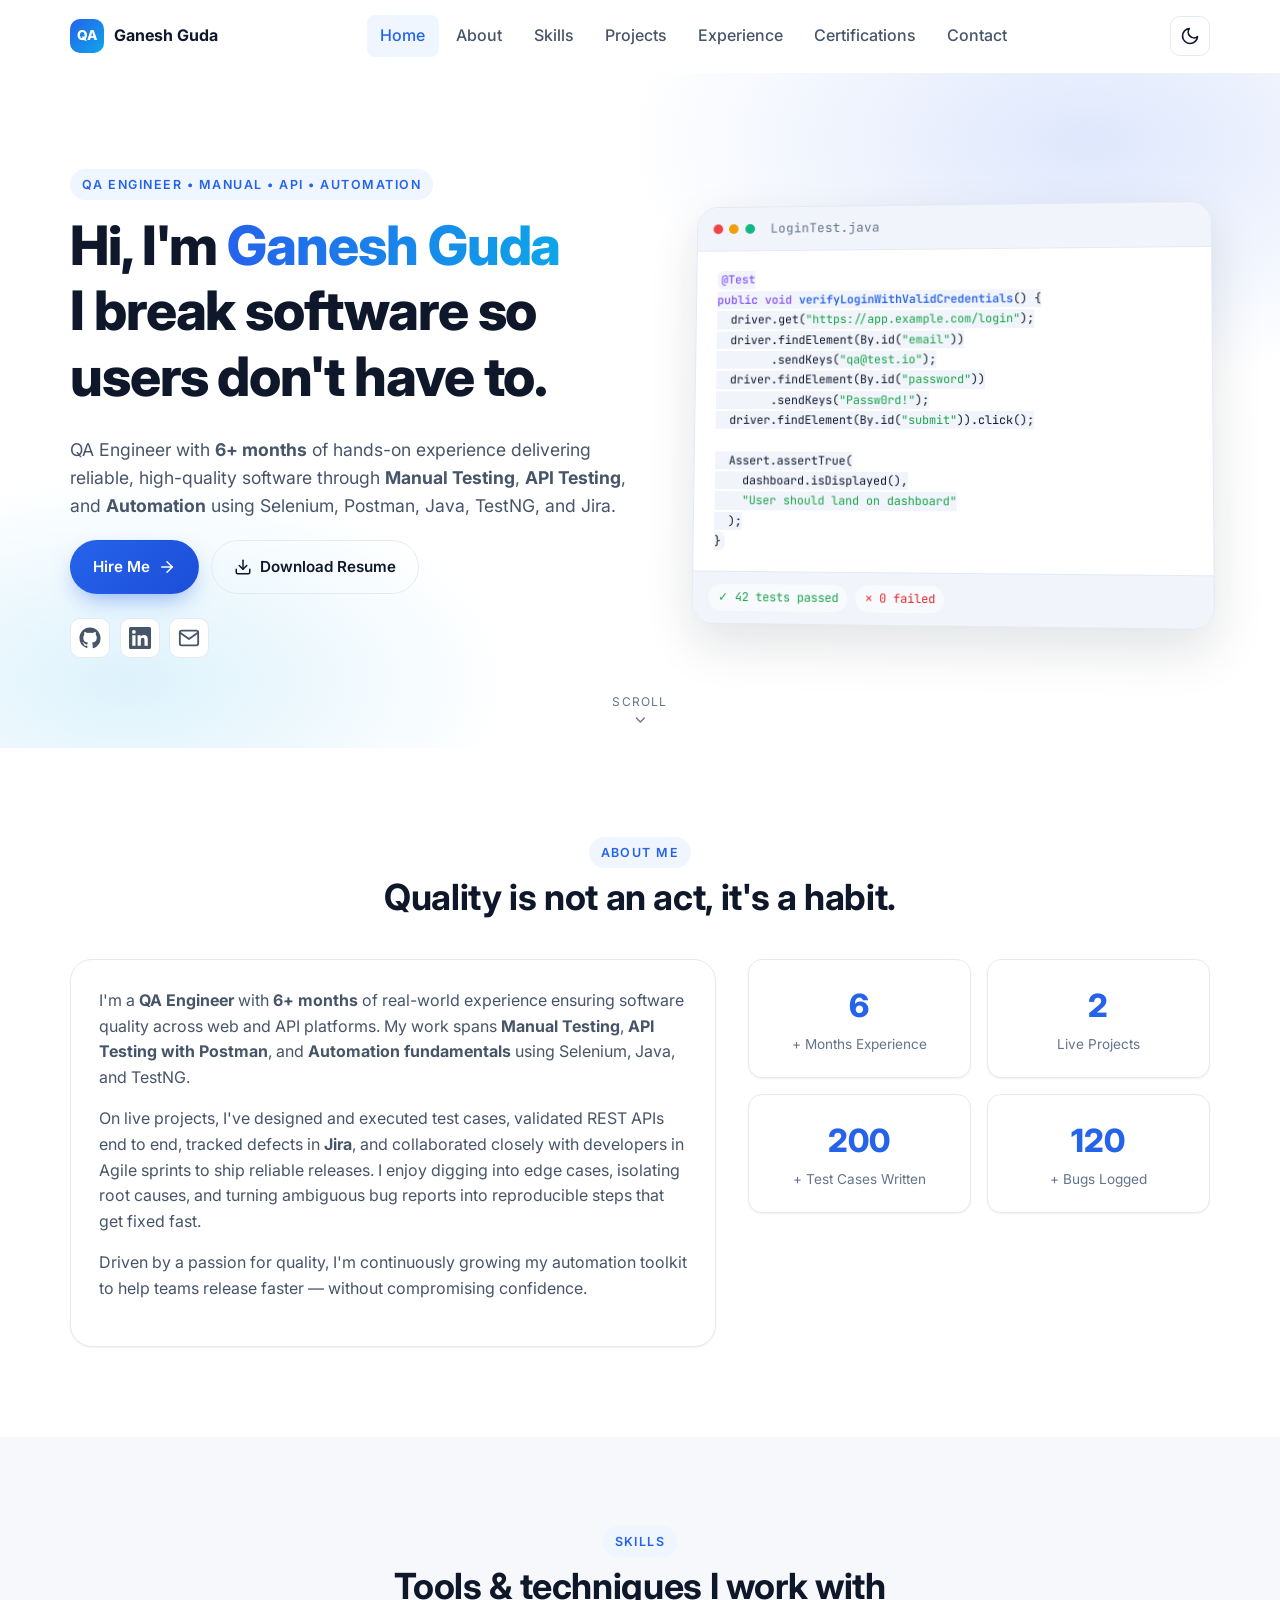
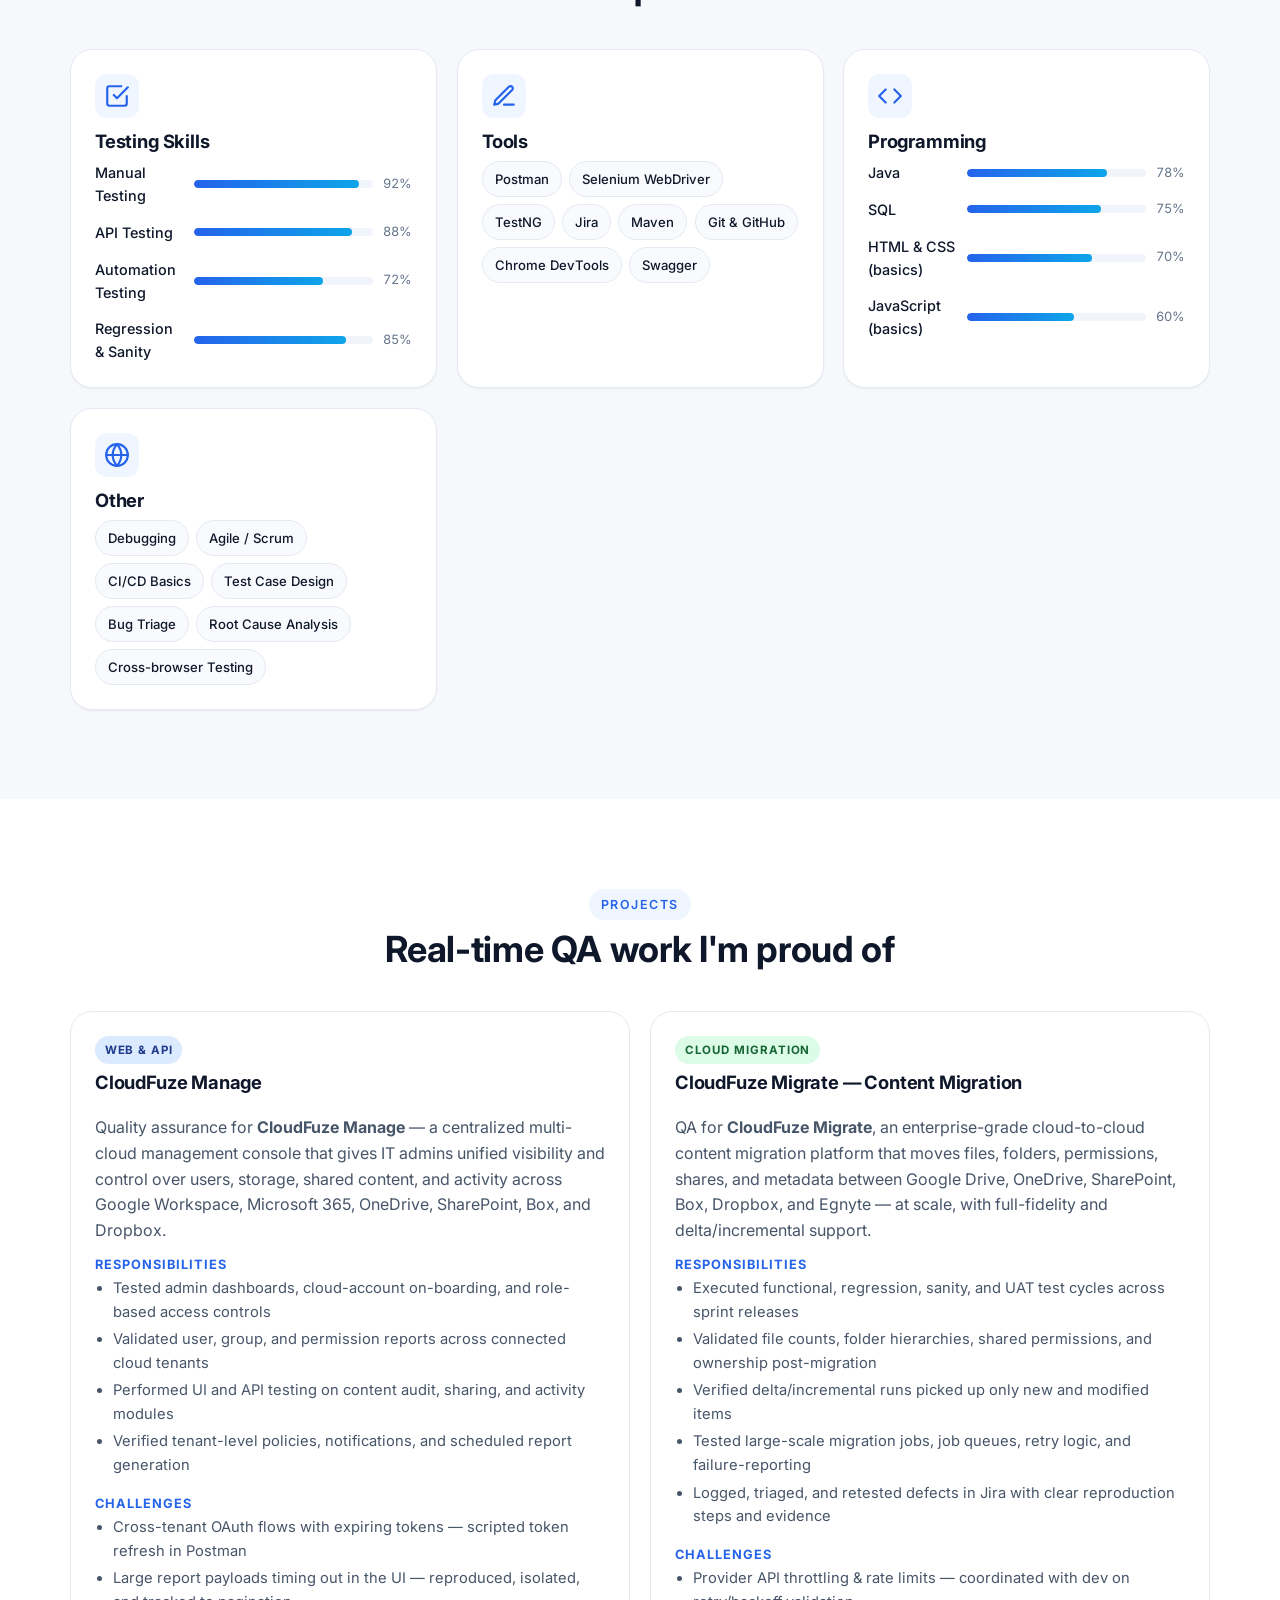
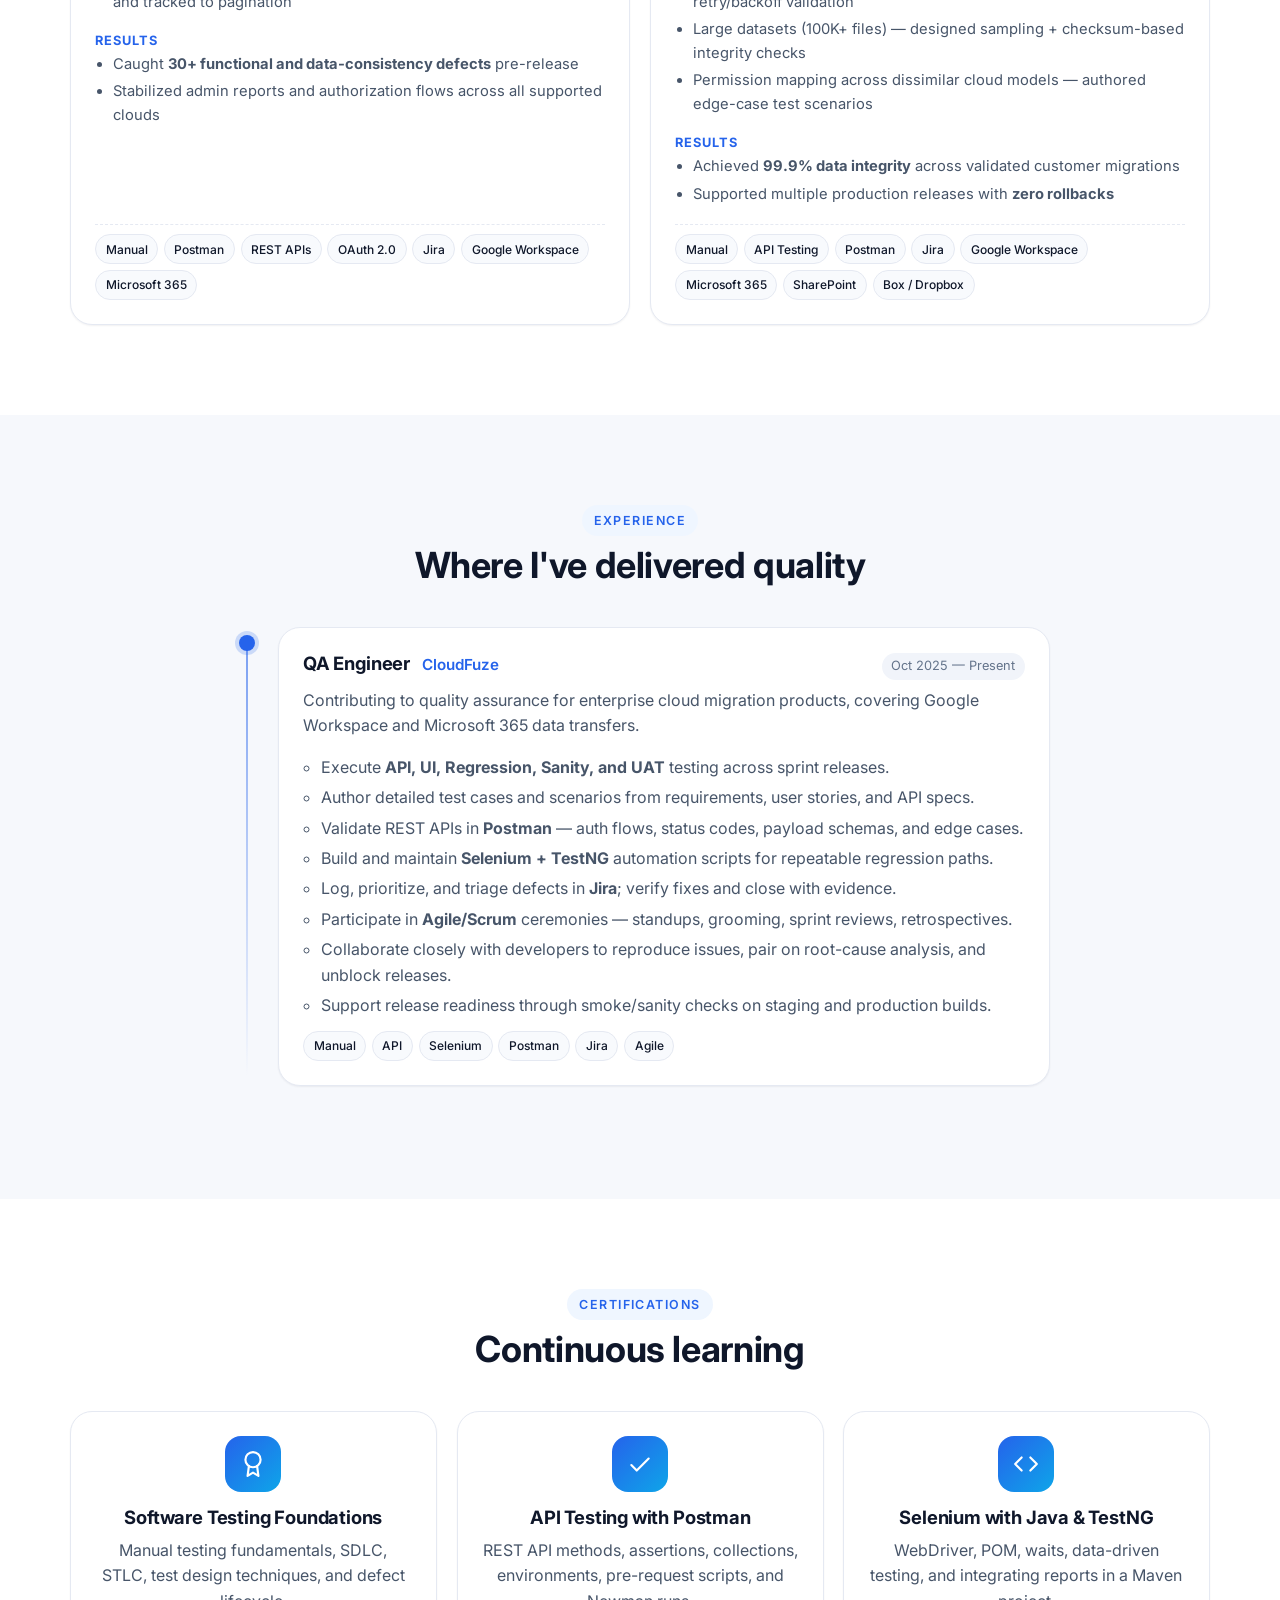
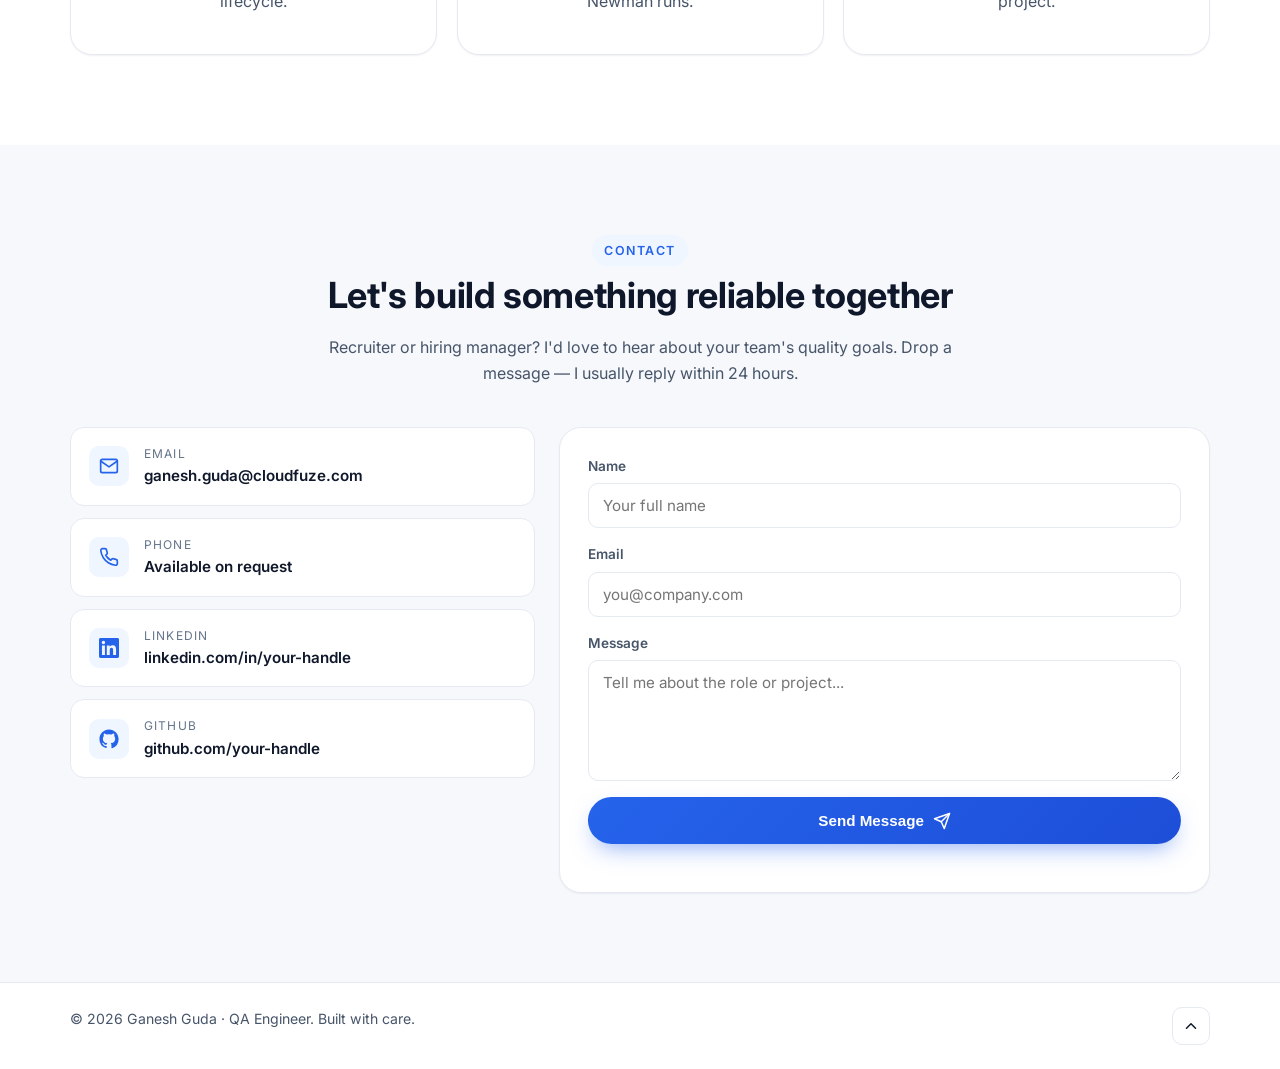
==== commit b661177c: "feat(projects): replace placeholder projects with CloudFuze Manage and CloudFuze Migrate - Replace 3" ====
--- a/index.html
+++ b/index.html
@@ -138,7 +138,7 @@
         </div>
         <aside class="about__stats">
           <div class="stat reveal"><strong data-count="6">0</strong><span>+ Months Experience</span></div>
-          <div class="stat reveal"><strong data-count="3">0</strong><span>Live Projects</span></div>
+          <div class="stat reveal"><strong data-count="2">0</strong><span>Live Projects</span></div>
           <div class="stat reveal"><strong data-count="200">0</strong><span>+ Test Cases Written</span></div>
           <div class="stat reveal"><strong data-count="120">0</strong><span>+ Bugs Logged</span></div>
         </aside>
@@ -226,138 +226,102 @@
       </header>
 
       <div class="projects__grid">
-        <!-- Project 1 -->
+        <!-- Project 1: CloudFuze Manage -->
         <article class="project-card reveal">
           <header class="project-card__head">
-            <span class="tag tag--api">API Testing</span>
-            <h3>Payments Gateway API Validation</h3>
+            <span class="tag tag--auto">Web &amp; API</span>
+            <h3>CloudFuze Manage</h3>
           </header>
           <p class="project-card__desc">
-            End-to-end validation of a REST-based payments gateway handling authorizations,
-            captures, refunds, and webhooks across <strong>35+ endpoints</strong>. Ensured
-            contract, functional, and negative scenarios were covered before every release.
+            Quality assurance for <strong>CloudFuze Manage</strong> &mdash; a centralized
+            multi-cloud management console that gives IT admins unified visibility and control
+            over users, storage, shared content, and activity across Google Workspace, Microsoft
+            365, OneDrive, SharePoint, Box, and Dropbox.
           </p>
           <div class="project-card__meta">
             <div>
               <h4>Responsibilities</h4>
               <ul>
-                <li>Authored 150+ API test cases for CRUD, auth, and error flows</li>
-                <li>Built reusable Postman collections with environments &amp; scripts</li>
-                <li>Validated JSON schemas, status codes, and response times</li>
-                <li>Ran data-driven tests with CSV inputs via Postman Runner</li>
+                <li>Tested admin dashboards, cloud-account on-boarding, and role-based access controls</li>
+                <li>Validated user, group, and permission reports across connected cloud tenants</li>
+                <li>Performed UI and API testing on content audit, sharing, and activity modules</li>
+                <li>Verified tenant-level policies, notifications, and scheduled report generation</li>
               </ul>
             </div>
             <div>
               <h4>Challenges</h4>
               <ul>
-                <li>Token-based auth expiring mid-suite &mdash; automated refresh with pre-request scripts</li>
-                <li>Intermittent 5xx errors under load &mdash; isolated to a downstream timeout</li>
+                <li>Cross-tenant OAuth flows with expiring tokens &mdash; scripted token refresh in Postman</li>
+                <li>Large report payloads timing out in the UI &mdash; reproduced, isolated, and tracked to pagination</li>
               </ul>
             </div>
             <div>
               <h4>Results</h4>
               <ul>
-                <li>Caught <strong>22 critical defects</strong> pre-production</li>
-                <li>Reduced regression cycle from 2 days to <strong>4 hours</strong></li>
+                <li>Caught <strong>30+ functional and data-consistency defects</strong> pre-release</li>
+                <li>Stabilized admin reports and authorization flows across all supported clouds</li>
               </ul>
             </div>
           </div>
           <footer class="project-card__foot">
+            <span class="chip chip--sm">Manual</span>
             <span class="chip chip--sm">Postman</span>
-            <span class="chip chip--sm">REST</span>
-            <span class="chip chip--sm">JSON Schema</span>
+            <span class="chip chip--sm">REST APIs</span>
+            <span class="chip chip--sm">OAuth 2.0</span>
             <span class="chip chip--sm">Jira</span>
-            <span class="chip chip--sm">Swagger</span>
+            <span class="chip chip--sm">Google Workspace</span>
+            <span class="chip chip--sm">Microsoft 365</span>
           </footer>
         </article>
 
-        <!-- Project 2 -->
+        <!-- Project 2: CloudFuze Migrate (Content Migration) -->
         <article class="project-card reveal">
           <header class="project-card__head">
-            <span class="tag tag--auto">Automation</span>
-            <h3>E-commerce Web Automation Suite</h3>
+            <span class="tag tag--cloud">Cloud Migration</span>
+            <h3>CloudFuze Migrate &mdash; Content Migration</h3>
           </header>
           <p class="project-card__desc">
-            Built a Selenium + TestNG automation framework covering the critical user journey of
-            an e-commerce web app &mdash; search, add to cart, checkout, and order history &mdash; executed
-            nightly as part of regression.
+            QA for <strong>CloudFuze Migrate</strong>, an enterprise-grade cloud-to-cloud content
+            migration platform that moves files, folders, permissions, shares, and metadata between
+            Google Drive, OneDrive, SharePoint, Box, Dropbox, and Egnyte &mdash; at scale, with
+            full-fidelity and delta/incremental support.
           </p>
           <div class="project-card__meta">
             <div>
               <h4>Responsibilities</h4>
               <ul>
-                <li>Designed Page Object Model (POM) structure for maintainability</li>
-                <li>Implemented data-driven tests via TestNG <code>@DataProvider</code></li>
-                <li>Integrated ExtentReports for HTML execution dashboards</li>
-                <li>Parameterized cross-browser runs (Chrome &amp; Edge)</li>
+                <li>Executed functional, regression, sanity, and UAT test cycles across sprint releases</li>
+                <li>Validated file counts, folder hierarchies, shared permissions, and ownership post-migration</li>
+                <li>Verified delta/incremental runs picked up only new and modified items</li>
+                <li>Tested large-scale migration jobs, job queues, retry logic, and failure-reporting</li>
+                <li>Logged, triaged, and retested defects in Jira with clear reproduction steps and evidence</li>
               </ul>
             </div>
             <div>
               <h4>Challenges</h4>
               <ul>
-                <li>Flaky waits on dynamic elements &mdash; replaced with explicit waits &amp; fluent waits</li>
-                <li>Test data collisions &mdash; added cleanup hooks in <code>@AfterMethod</code></li>
+                <li>Provider API throttling &amp; rate limits &mdash; coordinated with dev on retry/backoff validation</li>
+                <li>Large datasets (100K+ files) &mdash; designed sampling + checksum-based integrity checks</li>
+                <li>Permission mapping across dissimilar cloud models &mdash; authored edge-case test scenarios</li>
               </ul>
             </div>
             <div>
               <h4>Results</h4>
               <ul>
-                <li>Automated <strong>40+ regression cases</strong>, saving ~6 hrs per cycle</li>
-                <li>Stabilized suite to <strong>98% pass rate</strong> over 30 consecutive runs</li>
+                <li>Achieved <strong>99.9% data integrity</strong> across validated customer migrations</li>
+                <li>Supported multiple production releases with <strong>zero rollbacks</strong></li>
               </ul>
             </div>
           </div>
           <footer class="project-card__foot">
-            <span class="chip chip--sm">Selenium</span>
-            <span class="chip chip--sm">Java</span>
-            <span class="chip chip--sm">TestNG</span>
-            <span class="chip chip--sm">Maven</span>
-            <span class="chip chip--sm">ExtentReports</span>
-          </footer>
-        </article>
-
-        <!-- Project 3 -->
-        <article class="project-card reveal">
-          <header class="project-card__head">
-            <span class="tag tag--cloud">Cloud</span>
-            <h3>Google Workspace Migration QA</h3>
-          </header>
-          <p class="project-card__desc">
-            Quality validation for a cloud-to-cloud migration platform moving data from
-            <strong>Google Workspace</strong> (Drive, Gmail, Calendar, Contacts) to Microsoft 365.
-            Focused on data integrity, permissions, and delta-migration scenarios.
-          </p>
-          <div class="project-card__meta">
-            <div>
-              <h4>Responsibilities</h4>
-              <ul>
-                <li>Executed functional, regression, and UAT test cycles across 4 releases</li>
-                <li>Validated file counts, folder hierarchies, and shared permissions post-migration</li>
-                <li>Verified delta/incremental runs picked up only new &amp; modified items</li>
-                <li>Logged, triaged, and retested defects in Jira with clear reproduction steps</li>
-              </ul>
-            </div>
-            <div>
-              <h4>Challenges</h4>
-              <ul>
-                <li>Throttling from provider APIs &mdash; coordinated with dev on retry/backoff fixes</li>
-                <li>Large datasets (100K+ files) &mdash; designed sampling + checksum validation</li>
-              </ul>
-            </div>
-            <div>
-              <h4>Results</h4>
-              <ul>
-                <li>Achieved <strong>99.9% data integrity</strong> across validated migrations</li>
-                <li>Helped release <strong>4 production builds</strong> with zero rollback</li>
-              </ul>
-            </div>
-          </div>
-          <footer class="project-card__foot">
+            <span class="chip chip--sm">Manual</span>
+            <span class="chip chip--sm">API Testing</span>
+            <span class="chip chip--sm">Postman</span>
+            <span class="chip chip--sm">Jira</span>
             <span class="chip chip--sm">Google Workspace</span>
             <span class="chip chip--sm">Microsoft 365</span>
-            <span class="chip chip--sm">Postman</span>
-            <span class="chip chip--sm">Jira</span>
-            <span class="chip chip--sm">SQL</span>
+            <span class="chip chip--sm">SharePoint</span>
+            <span class="chip chip--sm">Box / Dropbox</span>
           </footer>
         </article>
       </div>
